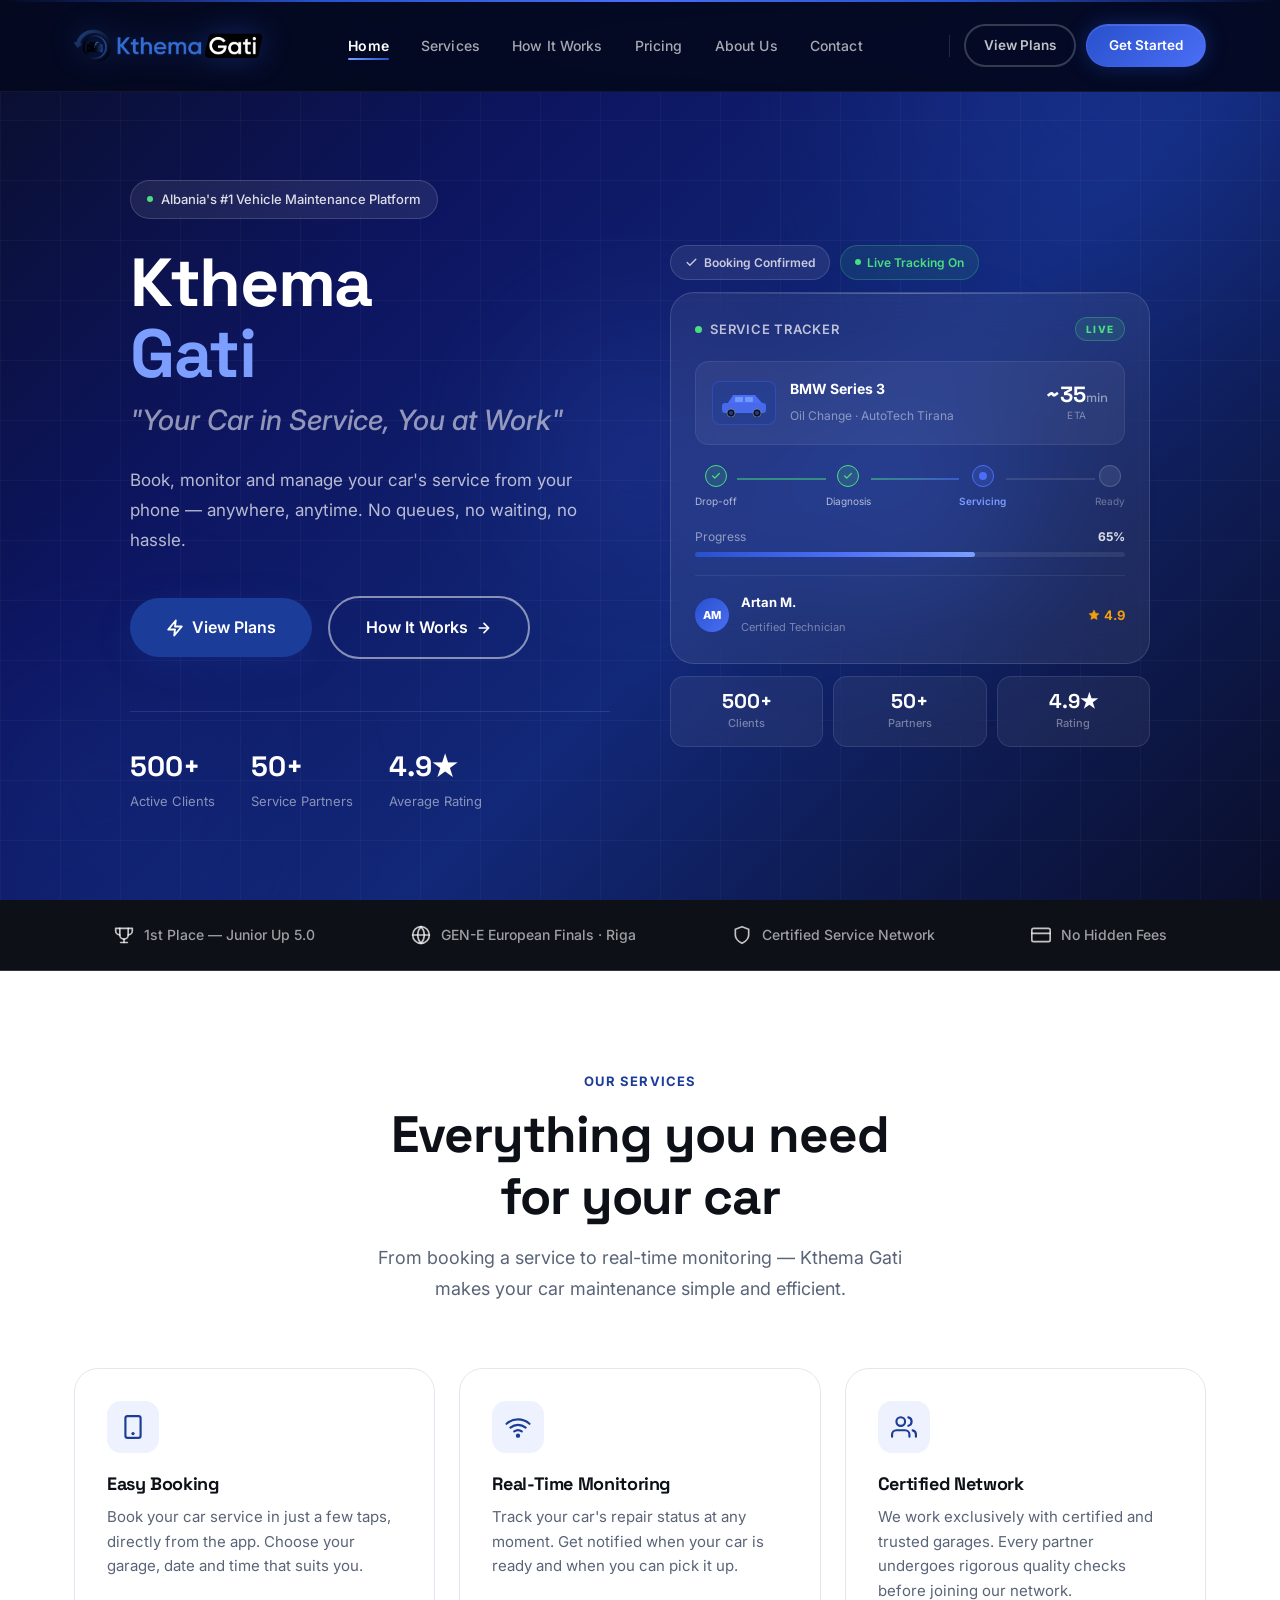
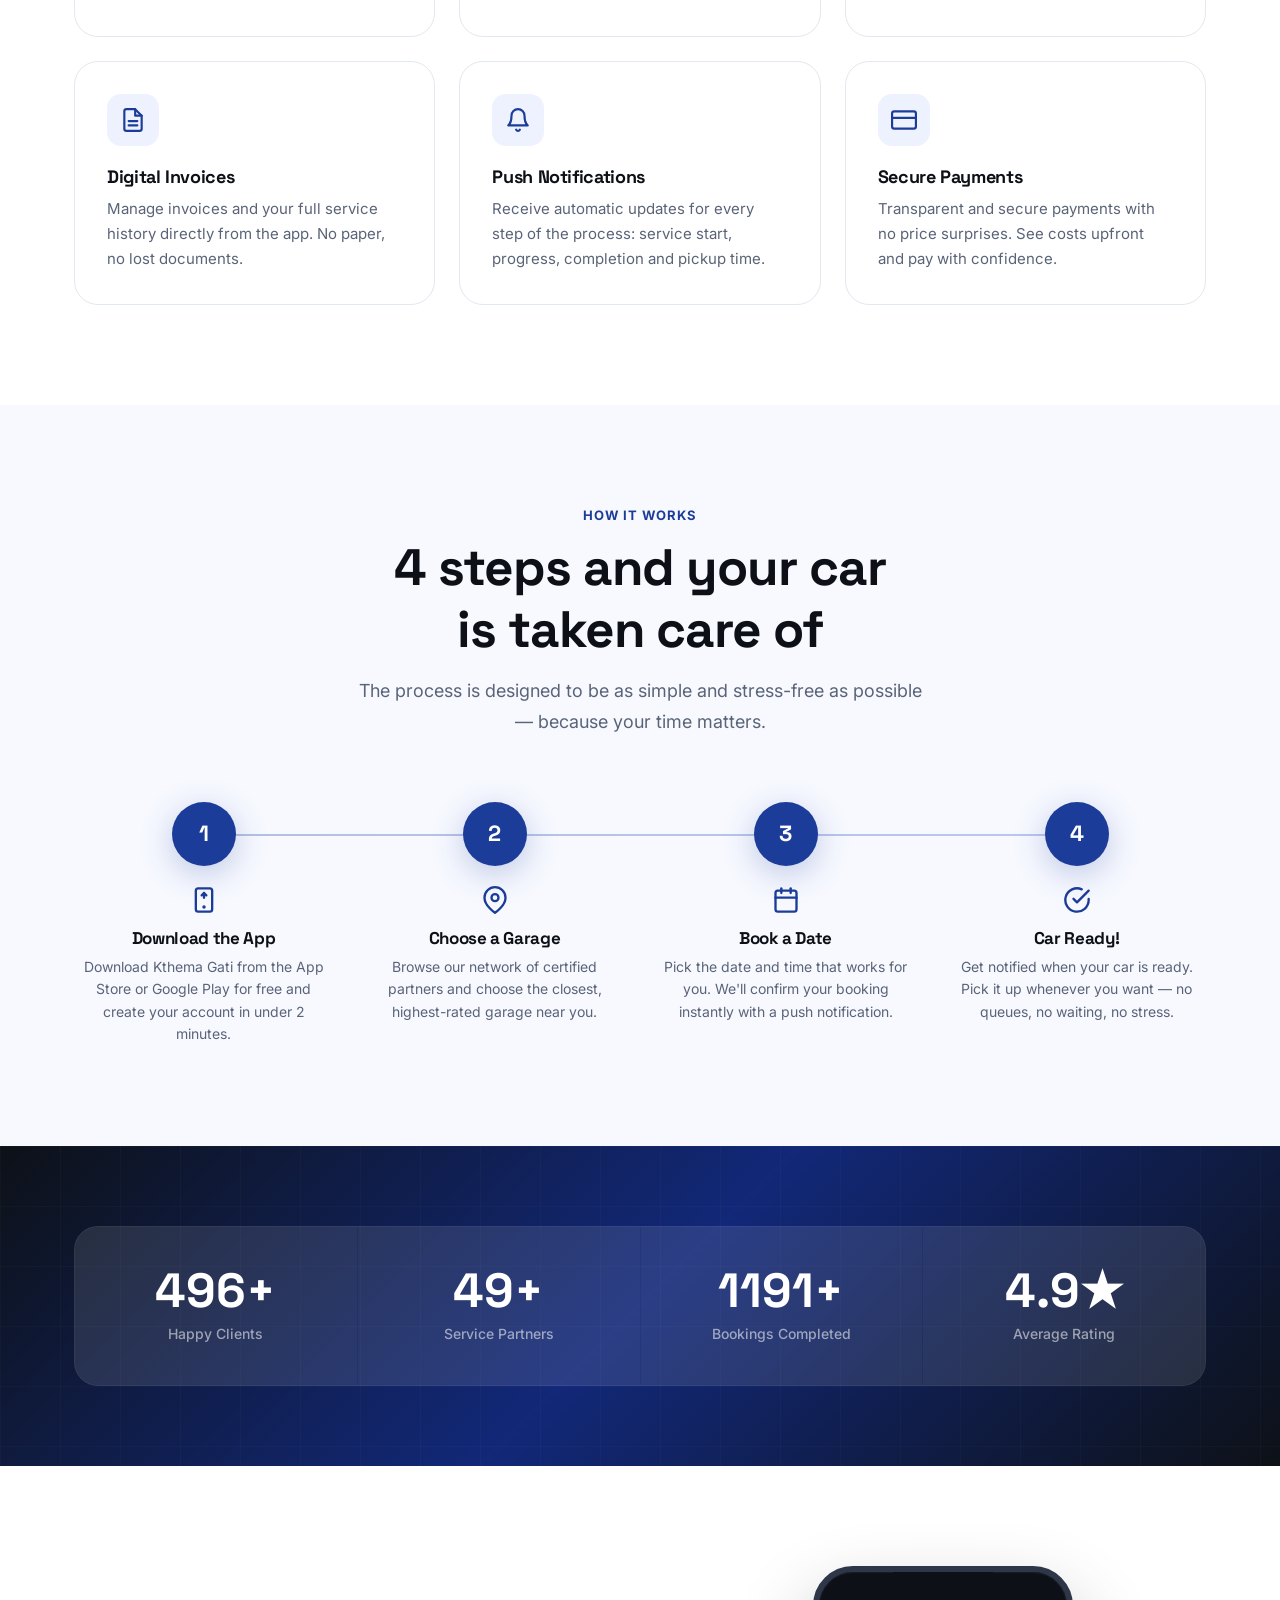
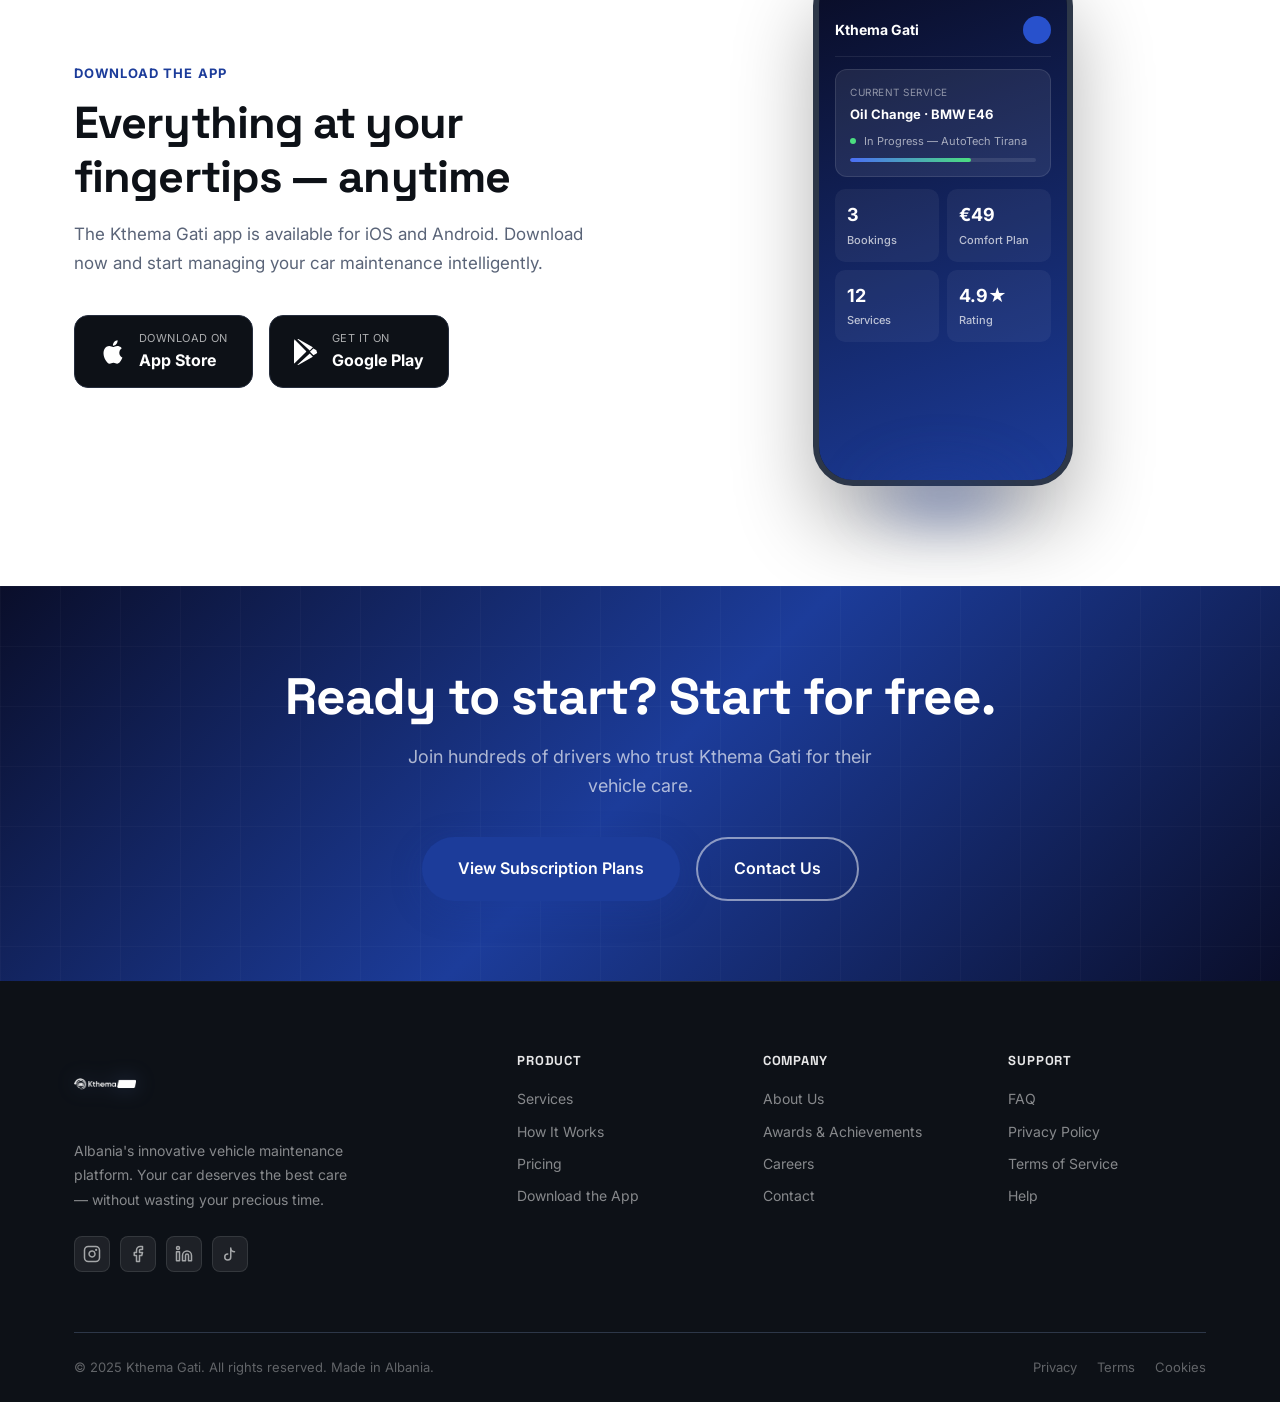
==== index.html @ 2184b464 "Add files via upload" ====
<!DOCTYPE html>
<html lang="en">
<head>
  <meta charset="UTF-8" />
  <meta name="viewport" content="width=device-width, initial-scale=1.0" />
  <title>Kthema Gati — Your Car in Service, You at Work</title>
  <meta name="description" content="Kthema Gati is the innovative Albanian platform for your car maintenance — no time wasted. Your car in service, you at work." />
  <link rel="icon" href="assets/kthemagatilogo.png" type="image/png" />
  <link rel="preconnect" href="https://fonts.googleapis.com" />
  <link rel="preconnect" href="https://fonts.gstatic.com" crossorigin />
  <link href="https://fonts.googleapis.com/css2?family=Inter:wght@300;400;500;600;700;800;900&family=Space+Grotesk:wght@400;500;600;700&display=swap" rel="stylesheet" />
  <link rel="stylesheet" href="css/styles.css" />
</head>
<body>

<!-- NAVIGATION -->
<nav class="navbar dark-nav" id="navbar">
  <div class="container">
    <div class="nav-inner">
      <a href="index.html" class="nav-logo">
        <img src="assets/kthemagatilogo.png" alt="Kthema Gati" />
      </a>
      <ul class="nav-links">
        <li><a href="index.html" class="nav-link active">Home</a></li>
        <li><a href="#features" class="nav-link">Services</a></li>
        <li><a href="#how-it-works" class="nav-link">How It Works</a></li>
        <li><a href="pricing.html" class="nav-link">Pricing</a></li>
        <li><a href="about.html" class="nav-link">About Us</a></li>
        <li><a href="contact.html" class="nav-link">Contact</a></li>
      </ul>
      <div class="nav-cta">
        <div class="nav-divider"></div>
        <a href="pricing.html" class="btn btn-outline-white btn-sm">View Plans</a>
        <a href="contact.html" class="btn btn-primary btn-sm">Get Started</a>
        <button class="hamburger" aria-label="Open menu">
          <span></span><span></span><span></span>
        </button>
      </div>
    </div>
  </div>
</nav>

<!-- Mobile Nav -->
<div class="mobile-nav dark-bg">
  <a href="index.html" class="mobile-nav-link active">Home</a>
  <a href="#features" class="mobile-nav-link">Services</a>
  <a href="#how-it-works" class="mobile-nav-link">How It Works</a>
  <a href="pricing.html" class="mobile-nav-link">Pricing</a>
  <a href="about.html" class="mobile-nav-link">About Us</a>
  <a href="contact.html" class="mobile-nav-link">Contact</a>
  <div class="mobile-nav-sep"></div>
  <a href="contact.html" class="btn btn-primary">Start for Free</a>
</div>

<!-- HERO -->
<section class="hero">
  <div class="hero-bg-shapes">
    <div class="hero-shape hero-shape-1"></div>
    <div class="hero-shape hero-shape-2"></div>
    <div class="hero-shape hero-shape-3"></div>
  </div>
  <div class="hero-grid"></div>

  <div class="container">
    <div class="hero-inner">
      <div class="hero-content">
        <div class="hero-badge">
          <span class="dot"></span>
          Albania's #1 Vehicle Maintenance Platform
        </div>
        <h1 class="hero-title">Kthema<br /><span style="color:#7B9EFF;">Gati</span></h1>
        <p class="hero-tagline">"Your Car in Service, You at Work"</p>
        <p class="hero-description">Book, monitor and manage your car's service from your phone — anywhere, anytime. No queues, no waiting, no hassle.</p>
        <div class="hero-actions">
          <a href="pricing.html" class="btn btn-primary btn-lg">
            <svg xmlns="http://www.w3.org/2000/svg" width="18" height="18" viewBox="0 0 24 24" fill="none" stroke="currentColor" stroke-width="2.5" stroke-linecap="round" stroke-linejoin="round"><polygon points="13 2 3 14 12 14 11 22 21 10 12 10 13 2"/></svg>
            View Plans
          </a>
          <a href="#how-it-works" class="btn btn-outline-white btn-lg">
            How It Works
            <svg xmlns="http://www.w3.org/2000/svg" width="16" height="16" viewBox="0 0 24 24" fill="none" stroke="currentColor" stroke-width="2.5" stroke-linecap="round" stroke-linejoin="round"><path d="M5 12h14M12 5l7 7-7 7"/></svg>
          </a>
        </div>
        <div class="hero-stats">
          <div>
            <div class="hero-stat-value" data-counter data-target="500" data-suffix="+">0</div>
            <div class="hero-stat-label">Active Clients</div>
          </div>
          <div>
            <div class="hero-stat-value" data-counter data-target="50" data-suffix="+">0</div>
            <div class="hero-stat-label">Service Partners</div>
          </div>
          <div>
            <div class="hero-stat-value" data-counter data-target="4.9" data-suffix="★">0</div>
            <div class="hero-stat-label">Average Rating</div>
          </div>
        </div>
      </div>

      <div class="hero-visual">
        <div class="dash-wrap">
          <div class="dash-glow"></div>

          <!-- Top row: small stat chips -->
          <div class="dash-chips">
            <div class="dash-chip">
              <svg xmlns="http://www.w3.org/2000/svg" width="13" height="13" viewBox="0 0 24 24" fill="none" stroke="currentColor" stroke-width="2.5" stroke-linecap="round" stroke-linejoin="round"><polyline points="20 6 9 17 4 12"/></svg>
              Booking Confirmed
            </div>
            <div class="dash-chip dash-chip-green">
              <span class="dash-chip-dot"></span>
              Live Tracking On
            </div>
          </div>

          <!-- Main tracker card -->
          <div class="dash-main-card">
            <div class="dash-card-top">
              <div class="dash-card-title">
                <div class="dash-live-dot"></div>
                <span>Service Tracker</span>
              </div>
              <span class="dash-live-label">LIVE</span>
            </div>

            <!-- Car icon row -->
            <div class="dash-car-row">
              <div class="dash-car-icon-wrap">
                <svg width="52" height="28" viewBox="0 0 52 28" fill="none" xmlns="http://www.w3.org/2000/svg">
                  <rect x="4" y="14" width="44" height="10" rx="3" fill="rgba(75,110,245,0.9)"/>
                  <path d="M10 14 L15 6 L37 6 L44 14 Z" fill="#4B6EF5"/>
                  <rect x="17" y="8" width="8" height="5" rx="1" fill="rgba(147,197,253,0.5)"/>
                  <rect x="27" y="8" width="8" height="5" rx="1" fill="rgba(147,197,253,0.5)"/>
                  <circle cx="13" cy="24" r="4" fill="#0D1117" stroke="rgba(255,255,255,0.3)" stroke-width="1"/>
                  <circle cx="13" cy="24" r="2" fill="#1C3C9A"/>
                  <circle cx="39" cy="24" r="4" fill="#0D1117" stroke="rgba(255,255,255,0.3)" stroke-width="1"/>
                  <circle cx="39" cy="24" r="2" fill="#1C3C9A"/>
                </svg>
              </div>
              <div class="dash-car-info">
                <strong>BMW Series 3</strong>
                <span>Oil Change · AutoTech Tirana</span>
              </div>
              <div class="dash-eta">
                <div class="dash-eta-value">~35<small>min</small></div>
                <div class="dash-eta-label">ETA</div>
              </div>
            </div>

            <!-- Progress steps -->
            <div class="dash-steps-row">
              <div class="dash-step-item done">
                <div class="dash-step-circle"><svg xmlns="http://www.w3.org/2000/svg" width="10" height="10" viewBox="0 0 24 24" fill="none" stroke="currentColor" stroke-width="3" stroke-linecap="round" stroke-linejoin="round"><polyline points="20 6 9 17 4 12"/></svg></div>
                <span>Drop-off</span>
              </div>
              <div class="dash-step-line done"></div>
              <div class="dash-step-item done">
                <div class="dash-step-circle"><svg xmlns="http://www.w3.org/2000/svg" width="10" height="10" viewBox="0 0 24 24" fill="none" stroke="currentColor" stroke-width="3" stroke-linecap="round" stroke-linejoin="round"><polyline points="20 6 9 17 4 12"/></svg></div>
                <span>Diagnosis</span>
              </div>
              <div class="dash-step-line active"></div>
              <div class="dash-step-item active">
                <div class="dash-step-circle"><div class="dash-step-pulse"></div></div>
                <span>Servicing</span>
              </div>
              <div class="dash-step-line"></div>
              <div class="dash-step-item">
                <div class="dash-step-circle"></div>
                <span>Ready</span>
              </div>
            </div>

            <!-- Progress bar -->
            <div class="dash-prog-row">
              <span>Progress</span>
              <span class="dash-prog-pct">65%</span>
            </div>
            <div class="dash-prog-track"><div class="dash-prog-fill"></div></div>

            <!-- Technician row -->
            <div class="dash-tech-row">
              <div class="dash-tech-avatar">AM</div>
              <div class="dash-tech-info">
                <strong>Artan M.</strong>
                <span>Certified Technician</span>
              </div>
              <div class="dash-tech-rating">
                <svg xmlns="http://www.w3.org/2000/svg" width="12" height="12" viewBox="0 0 24 24" fill="#F59E0B" stroke="#F59E0B" stroke-width="1"><polygon points="12 2 15.09 8.26 22 9.27 17 14.14 18.18 21.02 12 17.77 5.82 21.02 7 14.14 2 9.27 8.91 8.26 12 2"/></svg>
                4.9
              </div>
            </div>
          </div>

          <!-- Bottom row: 3 metric cards -->
          <div class="dash-metrics">
            <div class="dash-metric">
              <div class="dash-metric-val">500+</div>
              <div class="dash-metric-lbl">Clients</div>
            </div>
            <div class="dash-metric">
              <div class="dash-metric-val">50+</div>
              <div class="dash-metric-lbl">Partners</div>
            </div>
            <div class="dash-metric">
              <div class="dash-metric-val">4.9★</div>
              <div class="dash-metric-lbl">Rating</div>
            </div>
          </div>
        </div>
      </div>
    </div>
  </div>
</section>

<!-- TRUST BAR -->
<div class="trust-bar">
  <div class="container">
    <div class="trust-inner">
      <div class="trust-item">
        <span class="trust-icon">
          <svg xmlns="http://www.w3.org/2000/svg" width="20" height="20" viewBox="0 0 24 24" fill="none" stroke="currentColor" stroke-width="2" stroke-linecap="round" stroke-linejoin="round"><line x1="8" y1="21" x2="16" y2="21"/><line x1="12" y1="17" x2="12" y2="21"/><path d="M7 4H2v3a5 5 0 0 0 5 5"/><path d="M17 4h5v3a5 5 0 0 1-5 5"/><path d="M7 4h10v8a5 5 0 0 1-10 0z"/></svg>
        </span>
        <span>1st Place — Junior Up 5.0</span>
      </div>
      <div class="trust-sep"></div>
      <div class="trust-item">
        <span class="trust-icon">
          <svg xmlns="http://www.w3.org/2000/svg" width="20" height="20" viewBox="0 0 24 24" fill="none" stroke="currentColor" stroke-width="2" stroke-linecap="round" stroke-linejoin="round"><circle cx="12" cy="12" r="10"/><line x1="2" y1="12" x2="22" y2="12"/><path d="M12 2a15.3 15.3 0 0 1 4 10 15.3 15.3 0 0 1-4 10 15.3 15.3 0 0 1-4-10 15.3 15.3 0 0 1 4-10z"/></svg>
        </span>
        <span>GEN-E European Finals · Riga</span>
      </div>
      <div class="trust-sep"></div>
      <div class="trust-item">
        <span class="trust-icon">
          <svg xmlns="http://www.w3.org/2000/svg" width="20" height="20" viewBox="0 0 24 24" fill="none" stroke="currentColor" stroke-width="2" stroke-linecap="round" stroke-linejoin="round"><path d="M12 22s8-4 8-10V5l-8-3-8 3v7c0 6 8 10 8 10z"/></svg>
        </span>
        <span>Certified Service Network</span>
      </div>
      <div class="trust-sep"></div>
      <div class="trust-item">
        <span class="trust-icon">
          <svg xmlns="http://www.w3.org/2000/svg" width="20" height="20" viewBox="0 0 24 24" fill="none" stroke="currentColor" stroke-width="2" stroke-linecap="round" stroke-linejoin="round"><rect x="1" y="4" width="22" height="16" rx="2"/><line x1="1" y1="10" x2="23" y2="10"/></svg>
        </span>
        <span>No Hidden Fees</span>
      </div>
    </div>
  </div>
</div>

<!-- FEATURES -->
<section class="section features" id="features">
  <div class="container">
    <div class="features-header">
      <div class="section-label fade-up">Our Services</div>
      <h2 class="section-title fade-up delay-1">Everything you need<br />for your car</h2>
      <p class="section-subtitle fade-up delay-2">From booking a service to real-time monitoring — Kthema Gati makes your car maintenance simple and efficient.</p>
    </div>
    <div class="features-grid">
      <div class="feature-card fade-up delay-1">
        <div class="feature-icon">
          <svg xmlns="http://www.w3.org/2000/svg" width="26" height="26" viewBox="0 0 24 24" fill="none" stroke="currentColor" stroke-width="2" stroke-linecap="round" stroke-linejoin="round"><rect x="5" y="2" width="14" height="20" rx="2"/><line x1="12" y1="18" x2="12.01" y2="18" stroke-width="3"/></svg>
        </div>
        <h3>Easy Booking</h3>
        <p>Book your car service in just a few taps, directly from the app. Choose your garage, date and time that suits you.</p>
      </div>
      <div class="feature-card fade-up delay-2">
        <div class="feature-icon">
          <svg xmlns="http://www.w3.org/2000/svg" width="26" height="26" viewBox="0 0 24 24" fill="none" stroke="currentColor" stroke-width="2" stroke-linecap="round" stroke-linejoin="round"><path d="M5 12.55a11 11 0 0 1 14.08 0"/><path d="M1.42 9a16 16 0 0 1 21.16 0"/><path d="M8.53 16.11a6 6 0 0 1 6.95 0"/><circle cx="12" cy="20" r="1" fill="currentColor"/></svg>
        </div>
        <h3>Real-Time Monitoring</h3>
        <p>Track your car's repair status at any moment. Get notified when your car is ready and when you can pick it up.</p>
      </div>
      <div class="feature-card fade-up delay-3">
        <div class="feature-icon">
          <svg xmlns="http://www.w3.org/2000/svg" width="26" height="26" viewBox="0 0 24 24" fill="none" stroke="currentColor" stroke-width="2" stroke-linecap="round" stroke-linejoin="round"><path d="M17 21v-2a4 4 0 0 0-4-4H5a4 4 0 0 0-4 4v2"/><circle cx="9" cy="7" r="4"/><path d="M23 21v-2a4 4 0 0 0-3-3.87"/><path d="M16 3.13a4 4 0 0 1 0 7.75"/></svg>
        </div>
        <h3>Certified Network</h3>
        <p>We work exclusively with certified and trusted garages. Every partner undergoes rigorous quality checks before joining our network.</p>
      </div>
      <div class="feature-card fade-up delay-1">
        <div class="feature-icon">
          <svg xmlns="http://www.w3.org/2000/svg" width="26" height="26" viewBox="0 0 24 24" fill="none" stroke="currentColor" stroke-width="2" stroke-linecap="round" stroke-linejoin="round"><path d="M14 2H6a2 2 0 0 0-2 2v16a2 2 0 0 0 2 2h12a2 2 0 0 0 2-2V8z"/><polyline points="14 2 14 8 20 8"/><line x1="16" y1="13" x2="8" y2="13"/><line x1="16" y1="17" x2="8" y2="17"/></svg>
        </div>
        <h3>Digital Invoices</h3>
        <p>Manage invoices and your full service history directly from the app. No paper, no lost documents.</p>
      </div>
      <div class="feature-card fade-up delay-2">
        <div class="feature-icon">
          <svg xmlns="http://www.w3.org/2000/svg" width="26" height="26" viewBox="0 0 24 24" fill="none" stroke="currentColor" stroke-width="2" stroke-linecap="round" stroke-linejoin="round"><path d="M18 8A6 6 0 0 0 6 8c0 7-3 9-3 9h18s-3-2-3-9"/><path d="M13.73 21a2 2 0 0 1-3.46 0"/></svg>
        </div>
        <h3>Push Notifications</h3>
        <p>Receive automatic updates for every step of the process: service start, progress, completion and pickup time.</p>
      </div>
      <div class="feature-card fade-up delay-3">
        <div class="feature-icon">
          <svg xmlns="http://www.w3.org/2000/svg" width="26" height="26" viewBox="0 0 24 24" fill="none" stroke="currentColor" stroke-width="2" stroke-linecap="round" stroke-linejoin="round"><rect x="1" y="4" width="22" height="16" rx="2"/><line x1="1" y1="10" x2="23" y2="10"/></svg>
        </div>
        <h3>Secure Payments</h3>
        <p>Transparent and secure payments with no price surprises. See costs upfront and pay with confidence.</p>
      </div>
    </div>
  </div>
</section>

<!-- HOW IT WORKS -->
<section class="section how-it-works" id="how-it-works">
  <div class="container">
    <div class="hiw-header">
      <div class="section-label fade-up">How It Works</div>
      <h2 class="section-title fade-up delay-1">4 steps and your car<br />is taken care of</h2>
      <p class="section-subtitle fade-up delay-2">The process is designed to be as simple and stress-free as possible — because your time matters.</p>
    </div>
    <div class="steps-grid">
      <div class="step fade-up delay-1">
        <div class="step-number">1</div>
        <div class="step-icon-wrap">
          <svg xmlns="http://www.w3.org/2000/svg" width="28" height="28" viewBox="0 0 24 24" fill="none" stroke="currentColor" stroke-width="2" stroke-linecap="round" stroke-linejoin="round"><rect x="5" y="2" width="14" height="20" rx="2"/><line x1="12" y1="18" x2="12.01" y2="18" stroke-width="3"/><path d="M12 10v-4"/><path d="M10 8l2-2 2 2"/></svg>
        </div>
        <h3>Download the App</h3>
        <p>Download Kthema Gati from the App Store or Google Play for free and create your account in under 2 minutes.</p>
      </div>
      <div class="step fade-up delay-2">
        <div class="step-number">2</div>
        <div class="step-icon-wrap">
          <svg xmlns="http://www.w3.org/2000/svg" width="28" height="28" viewBox="0 0 24 24" fill="none" stroke="currentColor" stroke-width="2" stroke-linecap="round" stroke-linejoin="round"><path d="M21 10c0 7-9 13-9 13s-9-6-9-13a9 9 0 0 1 18 0z"/><circle cx="12" cy="10" r="3"/></svg>
        </div>
        <h3>Choose a Garage</h3>
        <p>Browse our network of certified partners and choose the closest, highest-rated garage near you.</p>
      </div>
      <div class="step fade-up delay-3">
        <div class="step-number">3</div>
        <div class="step-icon-wrap">
          <svg xmlns="http://www.w3.org/2000/svg" width="28" height="28" viewBox="0 0 24 24" fill="none" stroke="currentColor" stroke-width="2" stroke-linecap="round" stroke-linejoin="round"><rect x="3" y="4" width="18" height="18" rx="2"/><line x1="16" y1="2" x2="16" y2="6"/><line x1="8" y1="2" x2="8" y2="6"/><line x1="3" y1="10" x2="21" y2="10"/></svg>
        </div>
        <h3>Book a Date</h3>
        <p>Pick the date and time that works for you. We'll confirm your booking instantly with a push notification.</p>
      </div>
      <div class="step fade-up delay-4">
        <div class="step-number">4</div>
        <div class="step-icon-wrap">
          <svg xmlns="http://www.w3.org/2000/svg" width="28" height="28" viewBox="0 0 24 24" fill="none" stroke="currentColor" stroke-width="2" stroke-linecap="round" stroke-linejoin="round"><path d="M22 11.08V12a10 10 0 1 1-5.93-9.14"/><polyline points="22 4 12 14.01 9 11.01"/></svg>
        </div>
        <h3>Car Ready!</h3>
        <p>Get notified when your car is ready. Pick it up whenever you want — no queues, no waiting, no stress.</p>
      </div>
    </div>
  </div>
</section>

<!-- STATS -->
<section class="stats-section">
  <div class="container">
    <div class="stats-grid">
      <div class="stat-card fade-in delay-1">
        <div class="stat-number" data-counter data-target="500" data-suffix="+">0+</div>
        <div class="stat-label">Happy Clients</div>
      </div>
      <div class="stat-card fade-in delay-2">
        <div class="stat-number" data-counter data-target="50" data-suffix="+">0+</div>
        <div class="stat-label">Service Partners</div>
      </div>
      <div class="stat-card fade-in delay-3">
        <div class="stat-number" data-counter data-target="1200" data-suffix="+">0+</div>
        <div class="stat-label">Bookings Completed</div>
      </div>
      <div class="stat-card fade-in delay-4">
        <div class="stat-number" data-counter data-target="4.9" data-suffix="★">0</div>
        <div class="stat-label">Average Rating</div>
      </div>
    </div>
  </div>
</section>

<!-- DOWNLOAD -->
<section class="download-section">
  <div class="container">
    <div class="download-inner">
      <div class="download-content fade-up">
        <div class="section-label">Download the App</div>
        <h2>Everything at your fingertips — anytime</h2>
        <p>The Kthema Gati app is available for iOS and Android. Download now and start managing your car maintenance intelligently.</p>
        <div class="store-buttons">
          <a href="#" class="store-btn" aria-label="Download on App Store">
            <span class="store-btn-icon">
              <svg xmlns="http://www.w3.org/2000/svg" width="28" height="28" viewBox="0 0 24 24" fill="currentColor"><path d="M18.71 19.5c-.83 1.24-1.71 2.45-3.05 2.47-1.34.03-1.77-.79-3.29-.79-1.53 0-2 .77-3.27.82-1.31.05-2.3-1.32-3.14-2.53C4.25 17 2.94 12.45 4.7 9.39c.87-1.52 2.43-2.48 4.12-2.51 1.28-.02 2.5.87 3.29.87.78 0 2.26-1.07 3.8-.91.65.03 2.47.26 3.64 1.98-.09.06-2.17 1.28-2.15 3.81.03 3.02 2.65 4.03 2.68 4.04-.03.07-.42 1.44-1.38 2.83M13 3.5c.73-.83 1.94-1.46 2.94-1.5.13 1.17-.34 2.35-1.04 3.19-.69.85-1.83 1.51-2.95 1.42-.15-1.15.41-2.35 1.05-3.11z"/></svg>
            </span>
            <div class="store-btn-text">
              <small>Download on</small>
              <strong>App Store</strong>
            </div>
          </a>
          <a href="#" class="store-btn" aria-label="Download on Google Play">
            <span class="store-btn-icon">
              <svg xmlns="http://www.w3.org/2000/svg" width="26" height="26" viewBox="0 0 24 24" fill="currentColor"><path d="M3.18 23.76c.37.21.8.22 1.19.04l13.07-7.43-2.91-2.9-11.35 10.29zM.24 1.4A1.5 1.5 0 0 0 0 2.18v19.64c0 .28.08.55.24.79L.3 22.7l11-10.97V11.3L.3 .32 .24 1.4zM20.73 10.3l-2.82-1.6-3.18 3.18 3.18 3.18 2.85-1.62c.81-.46.81-1.68-.03-2.14zM4.37.2L17.44 7.63 14.53 10.54 3.18.25C3.56.06 4 .07 4.37.2z"/></svg>
            </span>
            <div class="store-btn-text">
              <small>Get it on</small>
              <strong>Google Play</strong>
            </div>
          </a>
        </div>
      </div>

      <div class="download-visual fade-in delay-2">
        <div style="position:relative;">
          <div class="phone-mockup">
            <div class="phone-notch"></div>
            <div class="phone-screen">
              <div class="app-header-mock">
                <span>Kthema Gati</span>
                <div class="app-avatar"></div>
              </div>
              <div class="app-card-mock">
                <div class="card-label">Current Service</div>
                <div class="card-value">Oil Change · BMW E46</div>
                <div class="app-status-row">
                  <div class="app-status-dot"></div>
                  <div class="app-status-text">In Progress — AutoTech Tirana</div>
                </div>
                <div class="app-progress-outer"><div class="app-progress-inner"></div></div>
              </div>
              <div class="app-grid-mock">
                <div class="app-mini-card"><strong>3</strong>Bookings</div>
                <div class="app-mini-card"><strong>€49</strong>Comfort Plan</div>
                <div class="app-mini-card"><strong>12</strong>Services</div>
                <div class="app-mini-card"><strong>4.9★</strong>Rating</div>
              </div>
            </div>
          </div>
          <div class="phone-glow"></div>
        </div>
      </div>
    </div>
  </div>
</section>

<!-- CTA BANNER -->
<section style="background:linear-gradient(135deg,#0A0E2A 0%,#1C3C9A 50%,#0A0E2A 100%);padding:80px 0;position:relative;overflow:hidden;">
  <div style="position:absolute;inset:0;background-image:linear-gradient(rgba(255,255,255,0.025) 1px,transparent 1px),linear-gradient(90deg,rgba(255,255,255,0.025) 1px,transparent 1px);background-size:60px 60px;"></div>
  <div class="container" style="position:relative;z-index:1;text-align:center;">
    <h2 class="fade-up delay-1" style="font-size:clamp(32px,4vw,52px);font-weight:900;color:#fff;margin-bottom:16px;">Ready to start? Start for free.</h2>
    <p class="fade-up delay-2" style="font-size:18px;color:rgba(255,255,255,0.65);max-width:500px;margin:0 auto 36px;">Join hundreds of drivers who trust Kthema Gati for their vehicle care.</p>
    <div class="fade-up delay-3" style="display:flex;gap:16px;justify-content:center;flex-wrap:wrap;">
      <a href="pricing.html" class="btn btn-primary btn-lg">View Subscription Plans</a>
      <a href="contact.html" class="btn btn-outline-white btn-lg">Contact Us</a>
    </div>
  </div>
</section>

<!-- FOOTER -->
<footer class="footer">
  <div class="container">
    <div class="footer-grid">
      <div class="footer-brand">
        <img src="assets/kthemagatilogo.png" alt="Kthema Gati" class="footer-logo" />
        <p>Albania's innovative vehicle maintenance platform. Your car deserves the best care — without wasting your precious time.</p>
        <div class="footer-social">
          <a href="#" aria-label="Instagram">
            <svg xmlns="http://www.w3.org/2000/svg" width="18" height="18" viewBox="0 0 24 24" fill="none" stroke="currentColor" stroke-width="2" stroke-linecap="round" stroke-linejoin="round"><rect x="2" y="2" width="20" height="20" rx="5"/><path d="M16 11.37A4 4 0 1 1 12.63 8 4 4 0 0 1 16 11.37z"/><line x1="17.5" y1="6.5" x2="17.51" y2="6.5" stroke-width="3"/></svg>
          </a>
          <a href="#" aria-label="Facebook">
            <svg xmlns="http://www.w3.org/2000/svg" width="18" height="18" viewBox="0 0 24 24" fill="none" stroke="currentColor" stroke-width="2" stroke-linecap="round" stroke-linejoin="round"><path d="M18 2h-3a5 5 0 0 0-5 5v3H7v4h3v8h4v-8h3l1-4h-4V7a1 1 0 0 1 1-1h3z"/></svg>
          </a>
          <a href="#" aria-label="LinkedIn">
            <svg xmlns="http://www.w3.org/2000/svg" width="18" height="18" viewBox="0 0 24 24" fill="none" stroke="currentColor" stroke-width="2" stroke-linecap="round" stroke-linejoin="round"><path d="M16 8a6 6 0 0 1 6 6v7h-4v-7a2 2 0 0 0-2-2 2 2 0 0 0-2 2v7h-4v-7a6 6 0 0 1 6-6z"/><rect x="2" y="9" width="4" height="12"/><circle cx="4" cy="4" r="2"/></svg>
          </a>
          <a href="#" aria-label="TikTok">
            <svg xmlns="http://www.w3.org/2000/svg" width="18" height="18" viewBox="0 0 24 24" fill="none" stroke="currentColor" stroke-width="2" stroke-linecap="round" stroke-linejoin="round"><path d="M9 12a4 4 0 1 0 4 4V4a5 5 0 0 0 5 5"/></svg>
          </a>
        </div>
      </div>
      <div class="footer-col">
        <h4>Product</h4>
        <div class="footer-links">
          <a href="#features">Services</a>
          <a href="#how-it-works">How It Works</a>
          <a href="pricing.html">Pricing</a>
          <a href="#">Download the App</a>
        </div>
      </div>
      <div class="footer-col">
        <h4>Company</h4>
        <div class="footer-links">
          <a href="about.html">About Us</a>
          <a href="about.html#awards">Awards &amp; Achievements</a>
          <a href="#">Careers</a>
          <a href="contact.html">Contact</a>
        </div>
      </div>
      <div class="footer-col">
        <h4>Support</h4>
        <div class="footer-links">
          <a href="#">FAQ</a>
          <a href="#">Privacy Policy</a>
          <a href="#">Terms of Service</a>
          <a href="contact.html">Help</a>
        </div>
      </div>
    </div>
    <div class="footer-bottom">
      <p>© 2025 Kthema Gati. All rights reserved. Made in Albania.</p>
      <div class="footer-bottom-links">
        <a href="#">Privacy</a>
        <a href="#">Terms</a>
        <a href="#">Cookies</a>
      </div>
    </div>
  </div>
</footer>

<script src="js/main.js"></script>
</body>
</html>
---- css/styles.css ----
﻿/* ============================================================
   KTHEMA GATI — Landing Page Stylesheet
   Brand: Navy Blue #1C3C9A | Black #000000 | White #FFFFFF
   ============================================================ */

@import url('https://fonts.googleapis.com/css2?family=Inter:wght@300;400;500;600;700;800;900&family=Space+Grotesk:wght@400;500;600;700&display=swap');

/* ---- CSS Variables ---- */
:root {
  --primary:       #1C3C9A;
  --primary-light: #2851CC;
  --primary-dark:  #122878;
  --primary-glow:  rgba(28, 60, 154, 0.18);
  --black:         #000000;
  --dark:          #0D1117;
  --dark-2:        #1A1F2E;
  --dark-3:        #252D3D;
  --text:          #1A1A2E;
  --text-muted:    #5A6478;
  --text-light:    #9BA3B5;
  --white:         #FFFFFF;
  --off-white:     #F7F9FF;
  --blue-tint:     #EEF2FF;
  --border:        #E2E8F0;
  --border-dark:   #2D3748;

  --shadow-xs:  0 1px 3px rgba(0,0,0,0.06);
  --shadow-sm:  0 2px 8px rgba(0,0,0,0.08);
  --shadow:     0 4px 16px rgba(0,0,0,0.10);
  --shadow-lg:  0 8px 32px rgba(0,0,0,0.12);
  --shadow-xl:  0 20px 60px rgba(0,0,0,0.15);
  --shadow-blue: 0 8px 32px rgba(28,60,154,0.25);

  --r-sm:   8px;
  --r:      14px;
  --r-lg:   24px;
  --r-xl:   36px;
  --r-full: 9999px;

  --nav-h:     92px;
  --section-v: 100px;
  --ease:      cubic-bezier(0.4, 0, 0.2, 1);
  --t:         0.3s;
}

/* ---- Reset & Base ---- */
*, *::before, *::after { box-sizing: border-box; margin: 0; padding: 0; }

html {
  scroll-behavior: smooth;
  font-size: 16px;
  -webkit-text-size-adjust: 100%;
}

body {
  font-family: 'Inter', system-ui, sans-serif;
  color: var(--text);
  background: var(--white);
  line-height: 1.6;
  overflow-x: hidden;
}

h1, h2, h3, h4, h5 {
  font-family: 'Space Grotesk', 'Inter', sans-serif;
  line-height: 1.2;
  letter-spacing: -0.02em;
}

a { text-decoration: none; color: inherit; }
img { max-width: 100%; display: block; }
ul { list-style: none; }
button { cursor: pointer; border: none; background: none; font-family: inherit; }

/* ---- Utility Classes ---- */
.container {
  max-width: 1180px;
  margin: 0 auto;
  padding: 0 24px;
}

.section { padding: var(--section-v) 0; }
.section-sm { padding: 60px 0; }

.text-center { text-align: center; }
.text-white  { color: var(--white); }
.text-primary { color: var(--primary); }

.badge {
  display: inline-flex;
  align-items: center;
  gap: 6px;
  padding: 6px 14px;
  background: var(--blue-tint);
  color: var(--primary);
  font-size: 13px;
  font-weight: 600;
  border-radius: var(--r-full);
  letter-spacing: 0.02em;
  text-transform: uppercase;
}

.badge-dark {
  background: rgba(255,255,255,0.12);
  color: var(--white);
}

.section-label {
  font-size: 13px;
  font-weight: 700;
  letter-spacing: 0.08em;
  text-transform: uppercase;
  color: var(--primary);
  margin-bottom: 12px;
}

.section-title {
  font-size: clamp(32px, 4vw, 52px);
  font-weight: 800;
  color: var(--dark);
  margin-bottom: 16px;
}

.section-subtitle {
  font-size: 18px;
  color: var(--text-muted);
  max-width: 580px;
  line-height: 1.7;
}

.gradient-text {
  background: linear-gradient(135deg, var(--primary) 0%, var(--primary-light) 100%);
  -webkit-background-clip: text;
  -webkit-text-fill-color: transparent;
  background-clip: text;
}

/* ---- Buttons ---- */
.btn {
  display: inline-flex;
  align-items: center;
  justify-content: center;
  gap: 8px;
  padding: 14px 28px;
  font-size: 15px;
  font-weight: 600;
  border-radius: var(--r-full);
  transition: var(--t) var(--ease);
  white-space: nowrap;
}

.btn-primary {
  background: var(--primary);
  color: var(--white);
  box-shadow: var(--shadow-blue);
}
.btn-primary:hover {
  background: var(--primary-light);
  transform: translateY(-2px);
  box-shadow: 0 12px 40px rgba(28,60,154,0.35);
}

.btn-dark {
  background: var(--black);
  color: var(--white);
}
.btn-dark:hover {
  background: var(--dark-2);
  transform: translateY(-2px);
}

.btn-outline {
  background: transparent;
  color: var(--primary);
  border: 2px solid var(--primary);
}
.btn-outline:hover {
  background: var(--primary);
  color: var(--white);
  transform: translateY(-2px);
}

.btn-outline-white {
  background: transparent;
  color: var(--white);
  border: 2px solid rgba(255,255,255,0.5);
}
.btn-outline-white:hover {
  background: rgba(255,255,255,0.12);
  border-color: var(--white);
}

.btn-lg { padding: 17px 36px; font-size: 16px; }
.btn-sm { padding: 10px 20px; font-size: 14px; }

/* ============================================================
   NAVIGATION  — Premium Dark Edition
   ============================================================ */

/* Top accent glow line */
.navbar::before {
  content: '';
  position: absolute;
  top: 0; left: 0; right: 0;
  height: 2px;
  background: linear-gradient(90deg,
    transparent 0%,
    var(--primary-light) 25%,
    #4B6EF5 50%,
    var(--primary-light) 75%,
    transparent 100%);
  z-index: 2;
}

.navbar {
  position: fixed;
  top: 0; left: 0; right: 0;
  z-index: 1000;
  height: var(--nav-h);
  /* KEY: make navbar itself the flex container so .container is vertically centered */
  display: flex;
  align-items: center;
  /* needed so ::before (accent line) positions against the navbar */
  /* position:fixed already makes it a containing block */
  background: rgba(5, 10, 32, 0.97);
  backdrop-filter: blur(24px) saturate(180%);
  -webkit-backdrop-filter: blur(24px) saturate(180%);
  border-bottom: 1px solid rgba(255,255,255,0.055);
  transition: background 0.4s var(--ease), box-shadow 0.4s var(--ease);
}

.navbar.scrolled {
  background: rgba(5, 10, 32, 0.99);
  box-shadow: 0 4px 40px rgba(0,0,0,0.5), 0 0 80px rgba(28,60,154,0.06);
  border-bottom-color: rgba(255,255,255,0.08);
}

/* All navbars are dark — remove the separate .dark-nav modifier */
.navbar.dark-nav {
  background: rgba(5, 10, 32, 0.97);
}

/* ---- Inner layout ---- */
.navbar > .container {
  /* stretch the container to fill the navbar so nav-inner can flex inside it */
  width: 100%;
}

.nav-inner {
  display: flex;
  align-items: center;
  justify-content: space-between;
  width: 100%;   /* was height:100% — that broke because .container had no height */
  gap: 24px;
}

/* ---- Logo ---- */
.nav-logo {
  display: flex;
  align-items: center;
  flex-shrink: 0;
  transition: opacity var(--t) var(--ease), transform var(--t) var(--ease);
}

.nav-logo:hover { opacity: 0.88; transform: scale(0.98); }

.nav-logo img {
  height: 188px;
  width: auto;
  object-fit: contain;
  display: block;
  filter: drop-shadow(0 0 14px rgba(40, 80, 200, 0.4));
}

/* ---- Links ---- */
.nav-links {
  display: flex;
  align-items: center;
  gap: 2px;
  flex: 1;
  justify-content: center;
}

.nav-link {
  position: relative;
  padding: 10px 15px;
  font-size: 14px;
  font-weight: 500;
  color: rgba(255, 255, 255, 0.65);
  letter-spacing: 0.01em;
  border-radius: 6px;
  transition: color var(--t) var(--ease);
  white-space: nowrap;
}

/* Underline slide-in effect */
.nav-link::after {
  content: '';
  position: absolute;
  bottom: 4px;
  left: 15px; right: 15px;
  height: 2px;
  border-radius: 2px;
  background: linear-gradient(90deg, var(--primary-light), #4B6EF5);
  transform: scaleX(0);
  transform-origin: left center;
  transition: transform 0.3s var(--ease);
}

.nav-link:hover {
  color: rgba(255, 255, 255, 0.95);
}

.nav-link:hover::after {
  transform: scaleX(1);
}

.nav-link.active {
  color: var(--white);
  font-weight: 600;
}

.nav-link.active::after {
  transform: scaleX(1);
  background: linear-gradient(90deg, #7B9EFF, var(--primary-light));
}

/* Light nav variant (unused now, kept for safety) */
.dark-nav .nav-link         { color: rgba(255,255,255,0.65); }
.dark-nav .nav-link:hover   { color: rgba(255,255,255,0.95); }
.dark-nav .nav-link.active  { color: var(--white); }

/* ---- CTA area ---- */
.nav-cta {
  display: flex;
  align-items: center;
  gap: 10px;
  flex-shrink: 0;
}

/* Thin vertical divider before CTA */
.nav-divider {
  width: 1px;
  height: 22px;
  background: rgba(255,255,255,0.12);
  margin-right: 4px;
}

/* Override btn styles inside nav for a tighter, refined look */
.nav-cta .btn-outline-white {
  border-color: rgba(255,255,255,0.2);
  color: rgba(255,255,255,0.75);
  font-size: 13.5px;
  padding: 9px 18px;
}

.nav-cta .btn-outline-white:hover {
  border-color: rgba(255,255,255,0.55);
  color: var(--white);
  background: rgba(255,255,255,0.07);
  transform: none;
}

.nav-cta .btn-primary {
  font-size: 13.5px;
  padding: 10px 22px;
  background: linear-gradient(135deg, var(--primary-light) 0%, #4B6EF5 100%);
  border: 1px solid rgba(75,110,245,0.5);
  box-shadow: 0 0 20px rgba(40,81,204,0.35), inset 0 1px 0 rgba(255,255,255,0.12);
}

.nav-cta .btn-primary:hover {
  background: linear-gradient(135deg, #3060E8 0%, #5A7BFF 100%);
  box-shadow: 0 4px 28px rgba(40,81,204,0.55), inset 0 1px 0 rgba(255,255,255,0.15);
  transform: translateY(-1px);
}

/* ---- Hamburger ---- */
.hamburger {
  display: none;
  flex-direction: column;
  justify-content: center;
  gap: 5.5px;
  width: 40px;
  height: 40px;
  padding: 0 6px;
  border-radius: 8px;
  background: rgba(255,255,255,0.06);
  border: 1px solid rgba(255,255,255,0.1);
  transition: background var(--t) var(--ease), border-color var(--t) var(--ease);
}

.hamburger:hover {
  background: rgba(255,255,255,0.1);
  border-color: rgba(255,255,255,0.18);
}

.hamburger span {
  display: block;
  height: 1.5px;
  width: 100%;
  border-radius: 2px;
  background: rgba(255,255,255,0.85);
  transition: transform 0.35s var(--ease), opacity 0.25s var(--ease), width 0.3s var(--ease);
}

.hamburger span:nth-child(2) { width: 75%; }

.hamburger.open span:nth-child(1) { transform: translateY(7px) rotate(45deg); width: 100%; }
.hamburger.open span:nth-child(2) { opacity: 0; transform: translateX(-8px); }
.hamburger.open span:nth-child(3) { transform: translateY(-7px) rotate(-45deg); width: 100%; }

/* ---- Mobile nav — full overlay ---- */
.mobile-nav {
  display: none;
  position: fixed;
  top: var(--nav-h);
  left: 0; right: 0; bottom: 0;
  background: rgba(4, 8, 26, 0.98);
  backdrop-filter: blur(20px);
  -webkit-backdrop-filter: blur(20px);
  border-top: 1px solid rgba(255,255,255,0.06);
  z-index: 998;
  flex-direction: column;
  padding: 20px 24px 36px;
  gap: 4px;
  overflow-y: auto;
  animation: slideDown 0.28s var(--ease) both;
}

@keyframes slideDown {
  from { opacity: 0; transform: translateY(-12px); }
  to   { opacity: 1; transform: translateY(0); }
}

.mobile-nav.open { display: flex; }
.mobile-nav.dark-bg { background: rgba(4, 8, 26, 0.98); }

.mobile-nav-link {
  display: flex;
  align-items: center;
  padding: 15px 18px;
  font-size: 16px;
  font-weight: 500;
  color: rgba(255,255,255,0.7);
  border-radius: var(--r-sm);
  border-bottom: 1px solid rgba(255,255,255,0.04);
  transition: color var(--t) var(--ease), background var(--t) var(--ease), padding-left var(--t) var(--ease);
}

.mobile-nav-link:hover {
  color: var(--white);
  background: rgba(255,255,255,0.06);
  padding-left: 24px;
}

.mobile-nav-link.active {
  color: #7B9EFF;
  font-weight: 600;
}

.mobile-nav-sep {
  height: 1px;
  background: rgba(255,255,255,0.07);
  margin: 12px 0;
}

.mobile-nav .btn {
  margin-top: 4px;
  width: 100%;
  justify-content: center;
  padding: 14px;
  font-size: 15px;
}

.mobile-nav .btn-primary {
  background: linear-gradient(135deg, var(--primary-light), #4B6EF5);
  box-shadow: 0 4px 20px rgba(40,81,204,0.4);
}

/* ---- SVG Icon system ---- */
/* Icons inherit currentColor from their container */
.feature-icon svg,
.step-icon-wrap svg,
.trust-icon svg,
.award-icon svg,
.contact-item-icon svg,
.social-link svg,
.footer-social svg,
.value-icon svg,
.mission-icon svg {
  display: block;
  flex-shrink: 0;
}

/* Feature card icons: blue at rest → white on card hover */
.feature-icon {
  color: var(--primary);
}
.feature-card:hover .feature-icon {
  color: var(--white);
}

/* Pricing plan check icons */
.check-icon svg { display: block; }

/* Step numbers and icons */
.step-icon-wrap {
  font-size: 0; /* remove any leftover text */
  display: flex;
  align-items: center;
  justify-content: center;
  margin-bottom: 14px;
  color: var(--primary);
}

/* Trust bar */
.trust-icon {
  display: flex;
  align-items: center;
  justify-content: center;
  color: rgba(255,255,255,0.75);
}

/* Award section (dark bg) */
.award-icon {
  display: flex;
  align-items: center;
  justify-content: center;
  margin-bottom: 20px;
  color: #7B9EFF;
}

/* Contact icons */
.contact-item-icon {
  color: var(--primary);
}

/* Social links */
.social-link svg { pointer-events: none; }
.footer-social a { display: flex; align-items: center; justify-content: center; }

/* Store button icons */
.store-btn-icon {
  display: flex;
  align-items: center;
  justify-content: center;
  color: var(--white);
}

/* ============================================================
   HERO SECTION
   ============================================================ */
.hero {
  min-height: 100vh;
  background: linear-gradient(135deg, #0A0E2A 0%, #0D1560 30%, #122878 60%, #0A0E2A 100%);
  display: flex;
  align-items: center;
  position: relative;
  overflow: hidden;
  padding-top: var(--nav-h);
}

.hero-bg-shapes {
  position: absolute;
  inset: 0;
  pointer-events: none;
  overflow: hidden;
}

.hero-shape {
  position: absolute;
  border-radius: 50%;
  filter: blur(80px);
  opacity: 0.3;
}

.hero-shape-1 {
  width: 600px; height: 600px;
  background: radial-gradient(circle, #2851CC 0%, transparent 70%);
  top: -200px; right: -100px;
}

.hero-shape-2 {
  width: 400px; height: 400px;
  background: radial-gradient(circle, #1C3C9A 0%, transparent 70%);
  bottom: -100px; left: -100px;
}

.hero-shape-3 {
  width: 300px; height: 300px;
  background: radial-gradient(circle, #4B6EF5 0%, transparent 70%);
  top: 50%; left: 50%;
  transform: translate(-50%, -50%);
}

/* Grid overlay */
.hero-grid {
  position: absolute;
  inset: 0;
  background-image:
    linear-gradient(rgba(255,255,255,0.03) 1px, transparent 1px),
    linear-gradient(90deg, rgba(255,255,255,0.03) 1px, transparent 1px);
  background-size: 60px 60px;
}

.hero-inner {
  position: relative;
  z-index: 1;
  display: grid;
  grid-template-columns: 1fr 1fr;
  gap: 60px;
  align-items: center;
  padding: 80px 0;
}

.hero-content { max-width: 580px; }

.hero-badge {
  display: inline-flex;
  align-items: center;
  gap: 8px;
  padding: 8px 16px;
  background: rgba(255,255,255,0.08);
  border: 1px solid rgba(255,255,255,0.15);
  border-radius: var(--r-full);
  color: rgba(255,255,255,0.85);
  font-size: 13px;
  font-weight: 500;
  margin-bottom: 28px;
  backdrop-filter: blur(8px);
}

.hero-badge .dot {
  width: 6px; height: 6px;
  background: #4BDE80;
  border-radius: 50%;
  animation: pulse-dot 2s infinite;
}

@keyframes pulse-dot {
  0%, 100% { opacity: 1; transform: scale(1); }
  50% { opacity: 0.6; transform: scale(0.8); }
}

.hero-title {
  font-size: clamp(42px, 5.5vw, 68px);
  font-weight: 900;
  color: var(--white);
  margin-bottom: 8px;
  line-height: 1.05;
}

.hero-tagline {
  font-size: clamp(20px, 2.5vw, 28px);
  font-weight: 500;
  color: rgba(255,255,255,0.55);
  font-style: italic;
  margin-bottom: 24px;
}

.hero-description {
  font-size: 17px;
  color: rgba(255,255,255,0.7);
  line-height: 1.75;
  margin-bottom: 40px;
  max-width: 480px;
}

.hero-actions {
  display: flex;
  align-items: center;
  gap: 16px;
  flex-wrap: wrap;
  margin-bottom: 52px;
}

.hero-stats {
  display: flex;
  gap: 36px;
  padding-top: 32px;
  border-top: 1px solid rgba(255,255,255,0.1);
}

.hero-stat-value {
  font-size: 28px;
  font-weight: 800;
  color: var(--white);
  font-family: 'Space Grotesk', sans-serif;
}

.hero-stat-label {
  font-size: 13px;
  color: rgba(255,255,255,0.5);
  margin-top: 2px;
}

/* Hero Visual / Car SVG */
.hero-visual {
  display: flex;
  align-items: center;
  justify-content: center;
  position: relative;
}

.car-scene {
  position: relative;
  width: 100%;
  max-width: 520px;
}

.car-glow {
  position: absolute;
  inset: -40px;
  background: radial-gradient(circle, rgba(40, 80, 200, 0.4) 0%, transparent 70%);
  filter: blur(40px);
  pointer-events: none;
}

.car-card {
  background: rgba(255,255,255,0.06);
  border: 1px solid rgba(255,255,255,0.12);
  border-radius: var(--r-lg);
  padding: 32px;
  backdrop-filter: blur(16px);
  position: relative;
  overflow: hidden;
}

.car-card::before {
  content: '';
  position: absolute;
  top: 0; left: 0; right: 0;
  height: 1px;
  background: linear-gradient(90deg, transparent, rgba(255,255,255,0.3), transparent);
}

.car-svg-wrap {
  display: flex;
  justify-content: center;
  margin-bottom: 24px;
}

.floating-badge {
  position: absolute;
  background: rgba(255,255,255,0.95);
  border-radius: var(--r);
  padding: 12px 16px;
  box-shadow: var(--shadow-lg);
  display: flex;
  align-items: center;
  gap: 10px;
  animation: float 3s ease-in-out infinite;
}

.floating-badge-1 {
  top: 16px; right: -20px;
  animation-delay: 0s;
}

.floating-badge-2 {
  bottom: 40px; left: -20px;
  animation-delay: 1.5s;
}

@keyframes float {
  0%, 100% { transform: translateY(0); }
  50% { transform: translateY(-8px); }
}

.floating-badge .fb-icon {
  width: 36px; height: 36px;
  border-radius: 8px;
  display: flex;
  align-items: center;
  justify-content: center;
  font-size: 18px;
}

.fb-blue { background: var(--blue-tint); }
.fb-green { background: #DCFCE7; }

.floating-badge .fb-text strong {
  display: block;
  font-size: 13px;
  font-weight: 700;
  color: var(--text);
}

.floating-badge .fb-text span {
  font-size: 11px;
  color: var(--text-muted);
}

.car-status-bar {
  background: rgba(255,255,255,0.05);
  border: 1px solid rgba(255,255,255,0.1);
  border-radius: var(--r-sm);
  padding: 16px;
  display: flex;
  align-items: center;
  gap: 12px;
}

.status-dot {
  width: 8px; height: 8px;
  background: #4BDE80;
  border-radius: 50%;
  flex-shrink: 0;
  animation: pulse-dot 2s infinite;
}

.status-text { flex: 1; }

.status-text strong {
  display: block;
  font-size: 13px;
  font-weight: 600;
  color: var(--white);
}

.status-text span {
  font-size: 12px;
  color: rgba(255,255,255,0.5);
}

.progress-wrap {
  margin-top: 8px;
  height: 4px;
  background: rgba(255,255,255,0.1);
  border-radius: 2px;
  overflow: hidden;
}

.progress-bar {
  height: 100%;
  background: linear-gradient(90deg, var(--primary-light), #4B6EF5);
  border-radius: 2px;
  animation: progress-fill 3s ease-in-out infinite alternate;
}

@keyframes progress-fill {
  0% { width: 35%; }
  100% { width: 85%; }
}

/* ============================================================
   HERO DASHBOARD VISUAL
   ============================================================ */
.dash-wrap {
  position: relative;
  width: 100%;
  max-width: 480px;
  display: flex;
  flex-direction: column;
  gap: 12px;
}
.dash-glow {
  position: absolute;
  top: 50%; left: 50%;
  transform: translate(-50%, -50%);
  width: 360px; height: 360px;
  background: radial-gradient(circle, rgba(40,80,200,0.35) 0%, transparent 70%);
  filter: blur(48px);
  pointer-events: none;
  z-index: 0;
}
.dash-chips { display: flex; gap: 10px; position: relative; z-index: 1; }
.dash-chip {
  display: inline-flex;
  align-items: center;
  gap: 6px;
  padding: 7px 14px;
  background: rgba(255,255,255,0.08);
  border: 1px solid rgba(255,255,255,0.14);
  border-radius: 999px;
  font-size: 12px;
  font-weight: 600;
  color: rgba(255,255,255,0.75);
  backdrop-filter: blur(8px);
}
.dash-chip-green { background: rgba(75,222,128,0.1); border-color: rgba(75,222,128,0.25); color: #4BDE80; }
.dash-chip-dot { width: 6px; height: 6px; background: #4BDE80; border-radius: 50%; animation: pulse-dot 2s infinite; }
.dash-main-card {
  background: rgba(255,255,255,0.07);
  border: 1px solid rgba(255,255,255,0.13);
  border-radius: 24px;
  padding: 24px;
  backdrop-filter: blur(20px);
  -webkit-backdrop-filter: blur(20px);
  position: relative;
  z-index: 1;
  overflow: hidden;
}
.dash-main-card::before {
  content: '';
  position: absolute;
  top: 0; left: 0; right: 0;
  height: 1px;
  background: linear-gradient(90deg, transparent, rgba(255,255,255,0.28), transparent);
}
.dash-card-top { display: flex; align-items: center; justify-content: space-between; margin-bottom: 20px; }
.dash-card-title {
  display: flex; align-items: center; gap: 8px;
  font-size: 13px; font-weight: 600;
  color: rgba(255,255,255,0.7);
  text-transform: uppercase; letter-spacing: 0.06em;
}
.dash-live-dot { width: 7px; height: 7px; background: #4BDE80; border-radius: 50%; animation: pulse-dot 2s infinite; }
.dash-live-label {
  font-size: 10px; font-weight: 800; letter-spacing: 0.12em; color: #4BDE80;
  background: rgba(75,222,128,0.12); border: 1px solid rgba(75,222,128,0.3);
  border-radius: 999px; padding: 3px 10px;
}
.dash-car-row {
  display: flex; align-items: center; gap: 14px;
  padding: 16px;
  background: rgba(255,255,255,0.05);
  border: 1px solid rgba(255,255,255,0.08);
  border-radius: 14px;
  margin-bottom: 20px;
}
.dash-car-icon-wrap {
  flex-shrink: 0; display: flex; align-items: center; justify-content: center;
  width: 64px; height: 44px;
  background: rgba(28,60,154,0.4); border-radius: 8px; border: 1px solid rgba(75,110,245,0.3);
}
.dash-car-info { flex: 1; }
.dash-car-info strong { display: block; font-size: 14px; font-weight: 700; color: #fff; margin-bottom: 2px; }
.dash-car-info span { font-size: 12px; color: rgba(255,255,255,0.45); }
.dash-eta { text-align: center; flex-shrink: 0; }
.dash-eta-value { font-size: 22px; font-weight: 900; color: #fff; font-family: 'Space Grotesk', sans-serif; line-height: 1; }
.dash-eta-value small { font-size: 13px; font-weight: 500; color: rgba(255,255,255,0.5); }
.dash-eta-label { font-size: 10px; color: rgba(255,255,255,0.4); text-transform: uppercase; letter-spacing: 0.06em; margin-top: 2px; }
.dash-steps-row { display: flex; align-items: center; margin-bottom: 18px; }
.dash-step-item { display: flex; flex-direction: column; align-items: center; gap: 6px; flex-shrink: 0; }
.dash-step-item span { font-size: 10px; color: rgba(255,255,255,0.35); white-space: nowrap; }
.dash-step-item.done span { color: rgba(255,255,255,0.65); }
.dash-step-item.active span { color: #7B9EFF; font-weight: 600; }
.dash-step-circle {
  width: 22px; height: 22px; border-radius: 50%;
  background: rgba(255,255,255,0.08); border: 1.5px solid rgba(255,255,255,0.15);
  display: flex; align-items: center; justify-content: center; color: rgba(255,255,255,0.3);
}
.dash-step-item.done .dash-step-circle { background: rgba(75,222,128,0.15); border-color: #4BDE80; color: #4BDE80; }
.dash-step-item.active .dash-step-circle { background: rgba(75,110,245,0.2); border-color: #4B6EF5; }
.dash-step-pulse { width: 8px; height: 8px; background: #4B6EF5; border-radius: 50%; animation: pulse-dot 1.5s infinite; }
.dash-step-line { flex: 1; height: 1.5px; background: rgba(255,255,255,0.1); margin-bottom: 16px; }
.dash-step-line.done { background: rgba(75,222,128,0.5); }
.dash-step-line.active { background: linear-gradient(90deg, rgba(75,222,128,0.5), rgba(75,110,245,0.6)); }
.dash-prog-row { display: flex; justify-content: space-between; font-size: 12px; color: rgba(255,255,255,0.5); margin-bottom: 6px; }
.dash-prog-pct { color: rgba(255,255,255,0.85); font-weight: 700; }
.dash-prog-track { height: 5px; background: rgba(255,255,255,0.08); border-radius: 3px; overflow: hidden; margin-bottom: 18px; }
.dash-prog-fill {
  height: 100%; width: 65%;
  background: linear-gradient(90deg, #2851CC, #4B6EF5, #7B9EFF);
  border-radius: 3px;
  animation: progress-fill 3s ease-in-out infinite alternate;
}
.dash-tech-row { display: flex; align-items: center; gap: 12px; padding-top: 16px; border-top: 1px solid rgba(255,255,255,0.07); }
.dash-tech-avatar {
  width: 34px; height: 34px;
  background: linear-gradient(135deg, #2851CC, #4B6EF5);
  border-radius: 50%; display: flex; align-items: center; justify-content: center;
  font-size: 11px; font-weight: 800; color: #fff; flex-shrink: 0;
}
.dash-tech-info { flex: 1; }
.dash-tech-info strong { display: block; font-size: 13px; font-weight: 700; color: #fff; }
.dash-tech-info span { font-size: 11px; color: rgba(255,255,255,0.4); }
.dash-tech-rating { display: flex; align-items: center; gap: 4px; font-size: 13px; font-weight: 700; color: #F59E0B; }
.dash-metrics { display: grid; grid-template-columns: repeat(3,1fr); gap: 10px; position: relative; z-index: 1; }
.dash-metric {
  background: rgba(255,255,255,0.06); border: 1px solid rgba(255,255,255,0.1);
  border-radius: 14px; padding: 14px; text-align: center;
  backdrop-filter: blur(12px); transition: background 0.3s ease;
}
.dash-metric:hover { background: rgba(255,255,255,0.1); }
.dash-metric-val { font-size: 20px; font-weight: 900; color: #fff; font-family: 'Space Grotesk', sans-serif; line-height: 1; margin-bottom: 4px; }
.dash-metric-lbl { font-size: 11px; color: rgba(255,255,255,0.4); font-weight: 500; }
/* ============================================================
   TRUST BAR
   ============================================================ */
.trust-bar {
  background: var(--dark);
  padding: 24px 0;
  border-bottom: 1px solid var(--border-dark);
}

.trust-inner {
  display: flex;
  align-items: center;
  justify-content: center;
  gap: 48px;
  flex-wrap: wrap;
}

.trust-item {
  display: flex;
  align-items: center;
  gap: 10px;
  color: rgba(255,255,255,0.6);
  font-size: 14px;
  font-weight: 500;
}

.trust-icon {
  font-size: 20px;
}

/* ============================================================
   FEATURES SECTION
   ============================================================ */
.features { background: var(--white); }

.features-header {
  text-align: center;
  margin-bottom: 64px;
}

.features-header .section-subtitle {
  margin: 0 auto;
}

.features-grid {
  display: grid;
  grid-template-columns: repeat(3, 1fr);
  gap: 24px;
}

.feature-card {
  background: var(--white);
  border: 1px solid var(--border);
  border-radius: var(--r-lg);
  padding: 32px;
  transition: var(--t) var(--ease);
  position: relative;
  overflow: hidden;
}

.feature-card::before {
  content: '';
  position: absolute;
  top: 0; left: 0; right: 0;
  height: 3px;
  background: linear-gradient(90deg, var(--primary), var(--primary-light));
  opacity: 0;
  transition: var(--t) var(--ease);
}

.feature-card:hover {
  border-color: var(--primary);
  box-shadow: 0 8px 40px rgba(28,60,154,0.12);
  transform: translateY(-4px);
}

.feature-card:hover::before { opacity: 1; }

.feature-icon {
  width: 52px; height: 52px;
  background: var(--blue-tint);
  border-radius: var(--r);
  display: flex;
  align-items: center;
  justify-content: center;
  font-size: 24px;
  margin-bottom: 20px;
  transition: var(--t) var(--ease);
}

.feature-card:hover .feature-icon {
  background: var(--primary);
  transform: scale(1.05);
}

.feature-card h3 {
  font-size: 18px;
  font-weight: 700;
  color: var(--dark);
  margin-bottom: 10px;
}

.feature-card p {
  font-size: 15px;
  color: var(--text-muted);
  line-height: 1.65;
}

/* ============================================================
   HOW IT WORKS
   ============================================================ */
.how-it-works { background: var(--off-white); }

.hiw-header {
  text-align: center;
  margin-bottom: 64px;
}

.hiw-header .section-subtitle { margin: 0 auto; }

.steps-grid {
  display: grid;
  grid-template-columns: repeat(4, 1fr);
  gap: 32px;
  position: relative;
}

.steps-grid::before {
  content: '';
  position: absolute;
  top: 32px;
  left: calc(12.5%);
  right: calc(12.5%);
  height: 2px;
  background: linear-gradient(90deg, var(--primary), var(--primary-light));
  opacity: 0.3;
  z-index: 0;
}

.step {
  text-align: center;
  position: relative;
  z-index: 1;
}

.step-number {
  width: 64px; height: 64px;
  border-radius: 50%;
  background: var(--primary);
  color: var(--white);
  font-size: 22px;
  font-weight: 800;
  font-family: 'Space Grotesk', sans-serif;
  display: flex;
  align-items: center;
  justify-content: center;
  margin: 0 auto 20px;
  box-shadow: var(--shadow-blue);
  position: relative;
  transition: var(--t) var(--ease);
}

.step:hover .step-number {
  transform: scale(1.1);
  background: var(--primary-light);
}

.step-icon {
  font-size: 28px;
  margin-bottom: 8px;
  display: block;
}

.step h3 {
  font-size: 17px;
  font-weight: 700;
  color: var(--dark);
  margin-bottom: 8px;
}

.step p {
  font-size: 14px;
  color: var(--text-muted);
  line-height: 1.6;
}

/* ============================================================
   STATS SECTION
   ============================================================ */
.stats-section {
  background: linear-gradient(135deg, var(--dark) 0%, var(--primary-dark) 50%, var(--dark) 100%);
  padding: 80px 0;
  position: relative;
  overflow: hidden;
}

.stats-section::before {
  content: '';
  position: absolute;
  inset: 0;
  background-image:
    linear-gradient(rgba(255,255,255,0.02) 1px, transparent 1px),
    linear-gradient(90deg, rgba(255,255,255,0.02) 1px, transparent 1px);
  background-size: 60px 60px;
}

.stats-grid {
  display: grid;
  grid-template-columns: repeat(4, 1fr);
  gap: 1px;
  background: rgba(255,255,255,0.08);
  border: 1px solid rgba(255,255,255,0.08);
  border-radius: var(--r-lg);
  overflow: hidden;
  position: relative;
  z-index: 1;
}

.stat-card {
  background: rgba(255,255,255,0.03);
  padding: 40px 24px;
  text-align: center;
  transition: var(--t) var(--ease);
}

.stat-card:hover {
  background: rgba(255,255,255,0.07);
}

.stat-number {
  font-size: 48px;
  font-weight: 900;
  font-family: 'Space Grotesk', sans-serif;
  color: var(--white);
  line-height: 1;
  margin-bottom: 8px;
}

.stat-number span {
  color: #4B6EF5;
}

.stat-label {
  font-size: 14px;
  color: rgba(255,255,255,0.55);
  font-weight: 500;
}

/* ============================================================
   APP DOWNLOAD / CTA SECTION
   ============================================================ */
.download-section {
  background: var(--white);
  padding: var(--section-v) 0;
}

.download-inner {
  display: grid;
  grid-template-columns: 1fr 1fr;
  gap: 80px;
  align-items: center;
}

.download-content .section-label { color: var(--primary); }

.download-content h2 {
  font-size: clamp(32px, 3.5vw, 48px);
  font-weight: 800;
  color: var(--dark);
  margin-bottom: 16px;
}

.download-content p {
  font-size: 17px;
  color: var(--text-muted);
  line-height: 1.75;
  margin-bottom: 36px;
}

.store-buttons {
  display: flex;
  gap: 16px;
  flex-wrap: wrap;
}

.store-btn {
  display: inline-flex;
  align-items: center;
  gap: 12px;
  padding: 14px 24px;
  background: var(--dark);
  color: var(--white);
  border-radius: var(--r);
  transition: var(--t) var(--ease);
  border: 1px solid var(--dark-3);
}

.store-btn:hover {
  background: var(--primary);
  transform: translateY(-2px);
  box-shadow: var(--shadow-blue);
}

.store-btn-icon { font-size: 28px; }

.store-btn-text small {
  display: block;
  font-size: 11px;
  opacity: 0.65;
  text-transform: uppercase;
  letter-spacing: 0.04em;
}

.store-btn-text strong {
  display: block;
  font-size: 16px;
  font-weight: 700;
}

.download-visual {
  display: flex;
  justify-content: center;
  position: relative;
}

.phone-mockup {
  width: 260px;
  height: 520px;
  background: var(--dark);
  border-radius: 40px;
  border: 6px solid #2D3748;
  position: relative;
  box-shadow: 0 40px 80px rgba(0,0,0,0.3), inset 0 0 0 1px rgba(255,255,255,0.05);
  overflow: hidden;
  display: flex;
  flex-direction: column;
}

.phone-notch {
  width: 100px;
  height: 28px;
  background: var(--dark);
  border-radius: 0 0 20px 20px;
  margin: 0 auto 0;
  position: relative;
  z-index: 2;
}

.phone-screen {
  flex: 1;
  background: linear-gradient(160deg, #0A0E2A 0%, #1C3C9A 100%);
  display: flex;
  flex-direction: column;
  padding: 16px;
  gap: 12px;
}

.app-header-mock {
  display: flex;
  align-items: center;
  justify-content: space-between;
  padding-bottom: 12px;
  border-bottom: 1px solid rgba(255,255,255,0.08);
}

.app-header-mock span {
  color: var(--white);
  font-size: 14px;
  font-weight: 700;
}

.app-avatar {
  width: 28px; height: 28px;
  background: var(--primary-light);
  border-radius: 50%;
}

.app-card-mock {
  background: rgba(255,255,255,0.08);
  border: 1px solid rgba(255,255,255,0.1);
  border-radius: 12px;
  padding: 14px;
}

.app-card-mock .card-label {
  font-size: 10px;
  color: rgba(255,255,255,0.5);
  text-transform: uppercase;
  letter-spacing: 0.05em;
  margin-bottom: 4px;
}

.app-card-mock .card-value {
  font-size: 13px;
  font-weight: 700;
  color: var(--white);
}

.app-status-row {
  display: flex;
  align-items: center;
  gap: 8px;
  margin-top: 8px;
}

.app-status-dot {
  width: 6px; height: 6px;
  border-radius: 50%;
  background: #4BDE80;
}

.app-status-text {
  font-size: 11px;
  color: rgba(255,255,255,0.6);
}

.app-progress-outer {
  height: 4px;
  background: rgba(255,255,255,0.1);
  border-radius: 2px;
  margin-top: 8px;
  overflow: hidden;
}

.app-progress-inner {
  width: 65%;
  height: 100%;
  background: linear-gradient(90deg, #4B6EF5, #4BDE80);
  border-radius: 2px;
}

.app-grid-mock {
  display: grid;
  grid-template-columns: 1fr 1fr;
  gap: 8px;
}

.app-mini-card {
  background: rgba(255,255,255,0.05);
  border-radius: 10px;
  padding: 12px;
  font-size: 11px;
  color: rgba(255,255,255,0.7);
  font-weight: 500;
}

.app-mini-card strong {
  display: block;
  font-size: 18px;
  color: var(--white);
  font-weight: 700;
  margin-bottom: 2px;
}

.phone-glow {
  position: absolute;
  bottom: -60px;
  left: 50%;
  transform: translateX(-50%);
  width: 200px;
  height: 100px;
  background: radial-gradient(ellipse, rgba(28,60,154,0.4) 0%, transparent 70%);
  filter: blur(20px);
  pointer-events: none;
}

/* ============================================================
   PRICING PAGE
   ============================================================ */
.pricing-hero {
  background: linear-gradient(135deg, #0A0E2A 0%, #0D1560 50%, #0A0E2A 100%);
  padding: calc(var(--nav-h) + 80px) 0 80px;
  text-align: center;
  position: relative;
  overflow: hidden;
}

.pricing-hero h1 {
  font-size: clamp(40px, 5vw, 60px);
  font-weight: 900;
  color: var(--white);
  margin-bottom: 16px;
}

.pricing-hero p {
  font-size: 18px;
  color: rgba(255,255,255,0.65);
  max-width: 500px;
  margin: 0 auto;
}

.pricing-section { background: var(--off-white); padding: var(--section-v) 0; }

.pricing-grid {
  display: grid;
  grid-template-columns: repeat(3, 1fr);
  gap: 28px;
  align-items: start;
}

.pricing-card {
  background: var(--white);
  border: 2px solid var(--border);
  border-radius: var(--r-lg);
  padding: 40px 32px;
  position: relative;
  transition: var(--t) var(--ease);
}

.pricing-card:hover {
  border-color: var(--primary);
  box-shadow: 0 12px 48px rgba(28,60,154,0.14);
  transform: translateY(-6px);
}

.pricing-card.featured {
  background: linear-gradient(160deg, var(--primary-dark) 0%, var(--primary) 100%);
  border-color: transparent;
  box-shadow: 0 16px 60px rgba(28,60,154,0.35);
  transform: scale(1.03);
}

.pricing-card.featured:hover {
  transform: scale(1.03) translateY(-6px);
  box-shadow: 0 24px 80px rgba(28,60,154,0.45);
}

.popular-badge {
  position: absolute;
  top: -14px;
  left: 50%;
  transform: translateX(-50%);
  background: var(--black);
  color: var(--white);
  font-size: 12px;
  font-weight: 700;
  padding: 5px 18px;
  border-radius: var(--r-full);
  letter-spacing: 0.05em;
  text-transform: uppercase;
  white-space: nowrap;
}

.plan-icon {
  font-size: 36px;
  margin-bottom: 16px;
  display: block;
}

.plan-name {
  font-size: 13px;
  font-weight: 700;
  letter-spacing: 0.08em;
  text-transform: uppercase;
  color: var(--text-muted);
  margin-bottom: 4px;
}

.pricing-card.featured .plan-name {
  color: rgba(255,255,255,0.65);
}

.plan-price {
  font-size: 52px;
  font-weight: 900;
  color: var(--dark);
  font-family: 'Space Grotesk', sans-serif;
  line-height: 1;
  margin-bottom: 4px;
}

.pricing-card.featured .plan-price {
  color: var(--white);
}

.plan-price sup {
  font-size: 24px;
  font-weight: 600;
  vertical-align: super;
}

.plan-price sub {
  font-size: 16px;
  font-weight: 400;
  vertical-align: baseline;
  opacity: 0.6;
}

.plan-desc {
  font-size: 14px;
  color: var(--text-muted);
  margin-bottom: 28px;
  line-height: 1.5;
}

.pricing-card.featured .plan-desc {
  color: rgba(255,255,255,0.65);
}

.plan-divider {
  height: 1px;
  background: var(--border);
  margin-bottom: 28px;
}

.pricing-card.featured .plan-divider {
  background: rgba(255,255,255,0.15);
}

.plan-features {
  margin-bottom: 32px;
  display: flex;
  flex-direction: column;
  gap: 12px;
}

.plan-feature {
  display: flex;
  align-items: center;
  gap: 10px;
  font-size: 14px;
  color: var(--text);
}

.pricing-card.featured .plan-feature {
  color: rgba(255,255,255,0.85);
}

.check-icon {
  width: 20px; height: 20px;
  border-radius: 50%;
  background: #DCFCE7;
  color: #16A34A;
  display: flex;
  align-items: center;
  justify-content: center;
  font-size: 11px;
  font-weight: 700;
  flex-shrink: 0;
}

.pricing-card.featured .check-icon {
  background: rgba(255,255,255,0.2);
  color: var(--white);
}

.btn-plan {
  width: 100%;
  padding: 15px;
  font-size: 15px;
  font-weight: 700;
  border-radius: var(--r);
  transition: var(--t) var(--ease);
  text-align: center;
}

.btn-plan-outline {
  background: transparent;
  color: var(--primary);
  border: 2px solid var(--primary);
}

.btn-plan-outline:hover {
  background: var(--primary);
  color: var(--white);
}

.btn-plan-white {
  background: var(--white);
  color: var(--primary-dark);
}

.btn-plan-white:hover {
  background: var(--off-white);
  transform: translateY(-2px);
}

/* Comparison table */
.comparison-section {
  background: var(--white);
  padding: var(--section-v) 0;
}

.compare-table {
  width: 100%;
  border-collapse: collapse;
  margin-top: 48px;
}

.compare-table th, .compare-table td {
  padding: 16px 24px;
  text-align: center;
  border-bottom: 1px solid var(--border);
}

.compare-table th:first-child,
.compare-table td:first-child {
  text-align: left;
}

.compare-table thead th {
  background: var(--off-white);
  font-size: 14px;
  font-weight: 700;
  color: var(--text);
}

.compare-table thead th.highlight {
  background: var(--primary);
  color: var(--white);
}

.compare-table td { font-size: 14px; color: var(--text-muted); }
.compare-table td.feature-label { font-weight: 500; color: var(--text); }
.compare-table .check { color: #16A34A; font-size: 16px; }
.compare-table .cross { color: #9CA3AF; font-size: 16px; }

/* ============================================================
   ABOUT PAGE
   ============================================================ */
.about-hero {
  background: var(--dark);
  padding: calc(var(--nav-h) + 80px) 0 80px;
  position: relative;
  overflow: hidden;
}

.about-hero::before {
  content: '';
  position: absolute;
  top: -200px; right: -200px;
  width: 600px; height: 600px;
  background: radial-gradient(circle, rgba(28,60,154,0.3) 0%, transparent 70%);
  filter: blur(60px);
}

.about-hero-inner {
  position: relative;
  z-index: 1;
}

.about-hero h1 {
  font-size: clamp(40px, 5vw, 64px);
  font-weight: 900;
  color: var(--white);
  margin-bottom: 20px;
}

.about-hero p {
  font-size: 18px;
  color: rgba(255,255,255,0.65);
  max-width: 600px;
  line-height: 1.75;
}

.story-section { background: var(--white); padding: var(--section-v) 0; }

.story-inner {
  display: grid;
  grid-template-columns: 1fr 1fr;
  gap: 80px;
  align-items: center;
}

.story-content h2 {
  font-size: clamp(28px, 3vw, 40px);
  font-weight: 800;
  color: var(--dark);
  margin-bottom: 20px;
}

.story-content p {
  font-size: 16px;
  color: var(--text-muted);
  line-height: 1.8;
  margin-bottom: 16px;
}

.story-visual {
  background: var(--blue-tint);
  border-radius: var(--r-xl);
  padding: 48px 40px;
  text-align: center;
}

.story-visual .big-number {
  font-size: 80px;
  font-weight: 900;
  color: var(--primary);
  font-family: 'Space Grotesk', sans-serif;
  line-height: 1;
  margin-bottom: 8px;
}

.story-visual p {
  font-size: 16px;
  color: var(--text-muted);
  font-weight: 500;
}

/* Awards Section */
.awards-section {
  background: var(--dark);
  padding: var(--section-v) 0;
  position: relative;
  overflow: hidden;
}

.awards-section::before {
  content: '';
  position: absolute;
  inset: 0;
  background-image:
    linear-gradient(rgba(255,255,255,0.02) 1px, transparent 1px),
    linear-gradient(90deg, rgba(255,255,255,0.02) 1px, transparent 1px);
  background-size: 60px 60px;
}

.awards-header {
  text-align: center;
  margin-bottom: 60px;
  position: relative;
  z-index: 1;
}

.awards-header .section-title { color: var(--white); }

.awards-grid {
  display: grid;
  grid-template-columns: repeat(3, 1fr);
  gap: 24px;
  position: relative;
  z-index: 1;
}

.award-card {
  background: rgba(255,255,255,0.04);
  border: 1px solid rgba(255,255,255,0.1);
  border-radius: var(--r-lg);
  padding: 36px 28px;
  text-align: center;
  transition: var(--t) var(--ease);
}

.award-card:hover {
  background: rgba(255,255,255,0.07);
  border-color: rgba(28,60,154,0.5);
  transform: translateY(-4px);
}

.award-icon {
  font-size: 52px;
  margin-bottom: 20px;
  display: block;
}

.award-card h3 {
  font-size: 20px;
  font-weight: 700;
  color: var(--white);
  margin-bottom: 8px;
}

.award-card p {
  font-size: 14px;
  color: rgba(255,255,255,0.55);
  line-height: 1.65;
}

.award-year {
  display: inline-block;
  margin-top: 16px;
  padding: 4px 12px;
  background: rgba(28,60,154,0.4);
  border: 1px solid rgba(28,60,154,0.6);
  border-radius: var(--r-full);
  font-size: 12px;
  color: #7B9EFF;
  font-weight: 600;
}

/* Mission / Vision */
.mission-section { background: var(--off-white); padding: var(--section-v) 0; }

.mission-grid {
  display: grid;
  grid-template-columns: 1fr 1fr;
  gap: 24px;
}

.mission-card {
  background: var(--white);
  border: 1px solid var(--border);
  border-radius: var(--r-lg);
  padding: 40px;
}

.mission-card h3 {
  font-size: 22px;
  font-weight: 800;
  color: var(--dark);
  margin-bottom: 12px;
  display: flex;
  align-items: center;
  gap: 10px;
}

.mission-card p {
  font-size: 16px;
  color: var(--text-muted);
  line-height: 1.75;
}

/* Values */
.values-section { background: var(--white); padding: var(--section-v) 0; }

.values-grid {
  display: grid;
  grid-template-columns: repeat(4, 1fr);
  gap: 20px;
  margin-top: 48px;
}

.value-item {
  padding: 28px 24px;
  background: var(--off-white);
  border-radius: var(--r);
  text-align: center;
  transition: var(--t) var(--ease);
}

.value-item:hover {
  background: var(--blue-tint);
  transform: translateY(-4px);
}

.value-emoji { font-size: 32px; margin-bottom: 12px; display: block; }

.value-item h4 {
  font-size: 16px;
  font-weight: 700;
  color: var(--dark);
  margin-bottom: 6px;
}

.value-item p {
  font-size: 13px;
  color: var(--text-muted);
  line-height: 1.55;
}

/* ============================================================
   CONTACT PAGE
   ============================================================ */
.contact-hero {
  background: var(--dark);
  padding: calc(var(--nav-h) + 80px) 0 80px;
  text-align: center;
  position: relative;
  overflow: hidden;
}

.contact-hero h1 {
  font-size: clamp(36px, 5vw, 58px);
  font-weight: 900;
  color: var(--white);
  margin-bottom: 16px;
}

.contact-hero p {
  font-size: 18px;
  color: rgba(255,255,255,0.65);
  max-width: 480px;
  margin: 0 auto;
}

.contact-section { background: var(--off-white); padding: var(--section-v) 0; }

.contact-inner {
  display: grid;
  grid-template-columns: 1fr 1.6fr;
  gap: 60px;
  align-items: start;
}

.contact-info h2 {
  font-size: 28px;
  font-weight: 800;
  color: var(--dark);
  margin-bottom: 16px;
}

.contact-info p {
  font-size: 16px;
  color: var(--text-muted);
  line-height: 1.75;
  margin-bottom: 36px;
}

.contact-items {
  display: flex;
  flex-direction: column;
  gap: 20px;
}

.contact-item {
  display: flex;
  align-items: flex-start;
  gap: 16px;
}

.contact-item-icon {
  width: 44px; height: 44px;
  background: var(--blue-tint);
  border-radius: var(--r-sm);
  display: flex;
  align-items: center;
  justify-content: center;
  font-size: 20px;
  flex-shrink: 0;
}

.contact-item-text strong {
  display: block;
  font-size: 14px;
  font-weight: 700;
  color: var(--dark);
  margin-bottom: 3px;
}

.contact-item-text span {
  font-size: 14px;
  color: var(--text-muted);
}

.contact-social {
  margin-top: 36px;
  padding-top: 24px;
  border-top: 1px solid var(--border);
}

.contact-social h4 {
  font-size: 14px;
  font-weight: 700;
  color: var(--text);
  margin-bottom: 16px;
  text-transform: uppercase;
  letter-spacing: 0.04em;
}

.social-links {
  display: flex;
  gap: 12px;
}

.social-link {
  width: 42px; height: 42px;
  background: var(--white);
  border: 1px solid var(--border);
  border-radius: var(--r-sm);
  display: flex;
  align-items: center;
  justify-content: center;
  font-size: 18px;
  transition: var(--t) var(--ease);
  color: var(--text-muted);
  text-decoration: none;
}

.social-link:hover {
  background: var(--primary);
  border-color: var(--primary);
  color: var(--white);
  transform: translateY(-2px);
}

/* Contact Form */
.contact-form-card {
  background: var(--white);
  border: 1px solid var(--border);
  border-radius: var(--r-lg);
  padding: 48px;
  box-shadow: var(--shadow-lg);
}

.form-row {
  display: grid;
  grid-template-columns: 1fr 1fr;
  gap: 20px;
}

.form-group {
  margin-bottom: 24px;
}

.form-label {
  display: block;
  font-size: 14px;
  font-weight: 600;
  color: var(--text);
  margin-bottom: 8px;
}

.form-input, .form-select, .form-textarea {
  width: 100%;
  padding: 13px 16px;
  font-size: 15px;
  font-family: 'Inter', sans-serif;
  color: var(--text);
  background: var(--off-white);
  border: 2px solid var(--border);
  border-radius: var(--r-sm);
  transition: var(--t) var(--ease);
  outline: none;
  appearance: none;
}

.form-input:focus, .form-select:focus, .form-textarea:focus {
  border-color: var(--primary);
  background: var(--white);
  box-shadow: 0 0 0 4px var(--primary-glow);
}

.form-textarea { resize: vertical; min-height: 140px; line-height: 1.6; }

.form-submit { width: 100%; padding: 16px; font-size: 16px; font-weight: 700; }

/* ============================================================
   PAGE HEADER (shared)
   ============================================================ */
.page-header {
  background: linear-gradient(135deg, #0A0E2A 0%, #122878 100%);
  padding: calc(var(--nav-h) + 60px) 0 60px;
  text-align: center;
  position: relative;
  overflow: hidden;
}

.page-header::before {
  content: '';
  position: absolute;
  inset: 0;
  background-image:
    linear-gradient(rgba(255,255,255,0.025) 1px, transparent 1px),
    linear-gradient(90deg, rgba(255,255,255,0.025) 1px, transparent 1px);
  background-size: 60px 60px;
}

.page-header-inner { position: relative; z-index: 1; }

.page-header h1 {
  font-size: clamp(36px, 5vw, 60px);
  font-weight: 900;
  color: var(--white);
  margin-bottom: 14px;
}

.page-header p {
  font-size: 18px;
  color: rgba(255,255,255,0.62);
  max-width: 520px;
  margin: 0 auto;
  line-height: 1.7;
}

.breadcrumb {
  display: flex;
  align-items: center;
  gap: 8px;
  justify-content: center;
  margin-bottom: 20px;
  font-size: 13px;
  color: rgba(255,255,255,0.5);
}

.breadcrumb a { color: rgba(255,255,255,0.6); transition: var(--t); }
.breadcrumb a:hover { color: var(--white); }
.breadcrumb span { color: rgba(255,255,255,0.3); }

/* ============================================================
   FOOTER
   ============================================================ */
.footer {
  background: var(--dark);
  color: var(--white);
  padding: 72px 0 0;
  position: relative;
  overflow: hidden;
}

.footer::before {
  content: '';
  position: absolute;
  top: 0; left: 0; right: 0;
  height: 1px;
  background: linear-gradient(90deg, transparent, rgba(255,255,255,0.12), transparent);
}

.footer-grid {
  display: grid;
  grid-template-columns: 2fr 1fr 1fr 1fr;
  gap: 48px;
  padding-bottom: 60px;
  border-bottom: 1px solid var(--border-dark);
}

.footer-brand .footer-logo {
  height: 62px;
  width: auto;
  filter: brightness(0) invert(1) drop-shadow(0 0 10px rgba(123,158,255,0.25));
  margin-bottom: 24px;
  display: block;
}

.footer-brand p {
  font-size: 14px;
  color: rgba(255,255,255,0.5);
  line-height: 1.75;
  max-width: 280px;
  margin-bottom: 24px;
}

.footer-social {
  display: flex;
  gap: 10px;
}

.footer-social a {
  width: 36px; height: 36px;
  background: rgba(255,255,255,0.07);
  border: 1px solid rgba(255,255,255,0.1);
  border-radius: 8px;
  display: flex;
  align-items: center;
  justify-content: center;
  font-size: 16px;
  transition: var(--t) var(--ease);
  color: rgba(255,255,255,0.6);
  text-decoration: none;
}

.footer-social a:hover {
  background: var(--primary);
  border-color: var(--primary);
  color: var(--white);
  transform: translateY(-2px);
}

.footer-col h4 {
  font-size: 13px;
  font-weight: 700;
  text-transform: uppercase;
  letter-spacing: 0.06em;
  color: rgba(255,255,255,0.9);
  margin-bottom: 20px;
}

.footer-links {
  display: flex;
  flex-direction: column;
  gap: 10px;
}

.footer-links a {
  font-size: 14px;
  color: rgba(255,255,255,0.5);
  transition: var(--t) var(--ease);
}

.footer-links a:hover { color: var(--white); padding-left: 4px; }

.footer-bottom {
  padding: 24px 0;
  display: flex;
  align-items: center;
  justify-content: space-between;
  flex-wrap: wrap;
  gap: 12px;
}

.footer-bottom p {
  font-size: 13px;
  color: rgba(255,255,255,0.35);
}

.footer-bottom-links {
  display: flex;
  gap: 20px;
}

.footer-bottom-links a {
  font-size: 13px;
  color: rgba(255,255,255,0.35);
  transition: var(--t);
}

.footer-bottom-links a:hover { color: rgba(255,255,255,0.7); }

/* ============================================================
   ANIMATIONS
   ============================================================ */
.fade-up {
  opacity: 0;
  transform: translateY(32px);
  transition: opacity 0.65s var(--ease), transform 0.65s var(--ease);
}

.fade-up.visible {
  opacity: 1;
  transform: translateY(0);
}

.fade-in {
  opacity: 0;
  transition: opacity 0.6s var(--ease);
}

.fade-in.visible { opacity: 1; }

.delay-1 { transition-delay: 0.1s; }
.delay-2 { transition-delay: 0.2s; }
.delay-3 { transition-delay: 0.3s; }
.delay-4 { transition-delay: 0.4s; }
.delay-5 { transition-delay: 0.5s; }

/* Page transition */
body { animation: page-in 0.4s var(--ease) both; }

@keyframes page-in {
  from { opacity: 0; transform: translateY(8px); }
  to   { opacity: 1; transform: translateY(0); }
}

/* ============================================================
   RESPONSIVE
   ============================================================ */
@media (max-width: 1024px) {
  :root { --section-v: 72px; }

  .hero-inner          { grid-template-columns: 1fr; gap: 48px; padding: 60px 0; }
  .hero-visual         { display: none; }
  .hero-content        { max-width: 100%; text-align: center; }
  .hero-actions        { justify-content: center; }
  .hero-stats          { justify-content: center; }

  .features-grid       { grid-template-columns: repeat(2, 1fr); }
  .steps-grid          { grid-template-columns: repeat(2, 1fr); gap: 24px; }
  .steps-grid::before  { display: none; }
  .stats-grid          { grid-template-columns: repeat(2, 1fr); }
  .pricing-grid        { grid-template-columns: 1fr; max-width: 480px; margin: 0 auto; }
  .pricing-card.featured { transform: none; }
  .download-inner      { grid-template-columns: 1fr; gap: 48px; }
  .download-visual     { display: none; }
  .story-inner         { grid-template-columns: 1fr; gap: 40px; }
  .awards-grid         { grid-template-columns: 1fr; max-width: 480px; margin: 0 auto; }
  .mission-grid        { grid-template-columns: 1fr; }
  .values-grid         { grid-template-columns: repeat(2, 1fr); }
  .contact-inner       { grid-template-columns: 1fr; gap: 40px; }
  .footer-grid         { grid-template-columns: 1fr 1fr; gap: 36px; }
}

@media (max-width: 768px) {
  :root { --section-v: 56px; }

  .nav-links, .nav-cta .btn:first-child { display: none; }
  .hamburger { display: flex; }

  .hero-title { font-size: 38px; }
  .features-grid { grid-template-columns: 1fr; }
  .steps-grid { grid-template-columns: 1fr; }
  .stats-grid { grid-template-columns: 1fr 1fr; }
  .stat-number { font-size: 36px; }
  .form-row { grid-template-columns: 1fr; }
  .footer-grid { grid-template-columns: 1fr; }
  .footer-bottom { flex-direction: column; text-align: center; }
  .contact-form-card { padding: 28px 20px; }
  .compare-table { font-size: 13px; }
  .compare-table th, .compare-table td { padding: 12px; }
}

@media (max-width: 480px) {
  .container { padding: 0 16px; }
  .hero-actions { flex-direction: column; }
  .hero-actions .btn { width: 100%; }
  .store-buttons { flex-direction: column; }
  .pricing-card { padding: 28px 20px; }
  .values-grid { grid-template-columns: 1fr; }
  .stats-grid { grid-template-columns: 1fr; }
}
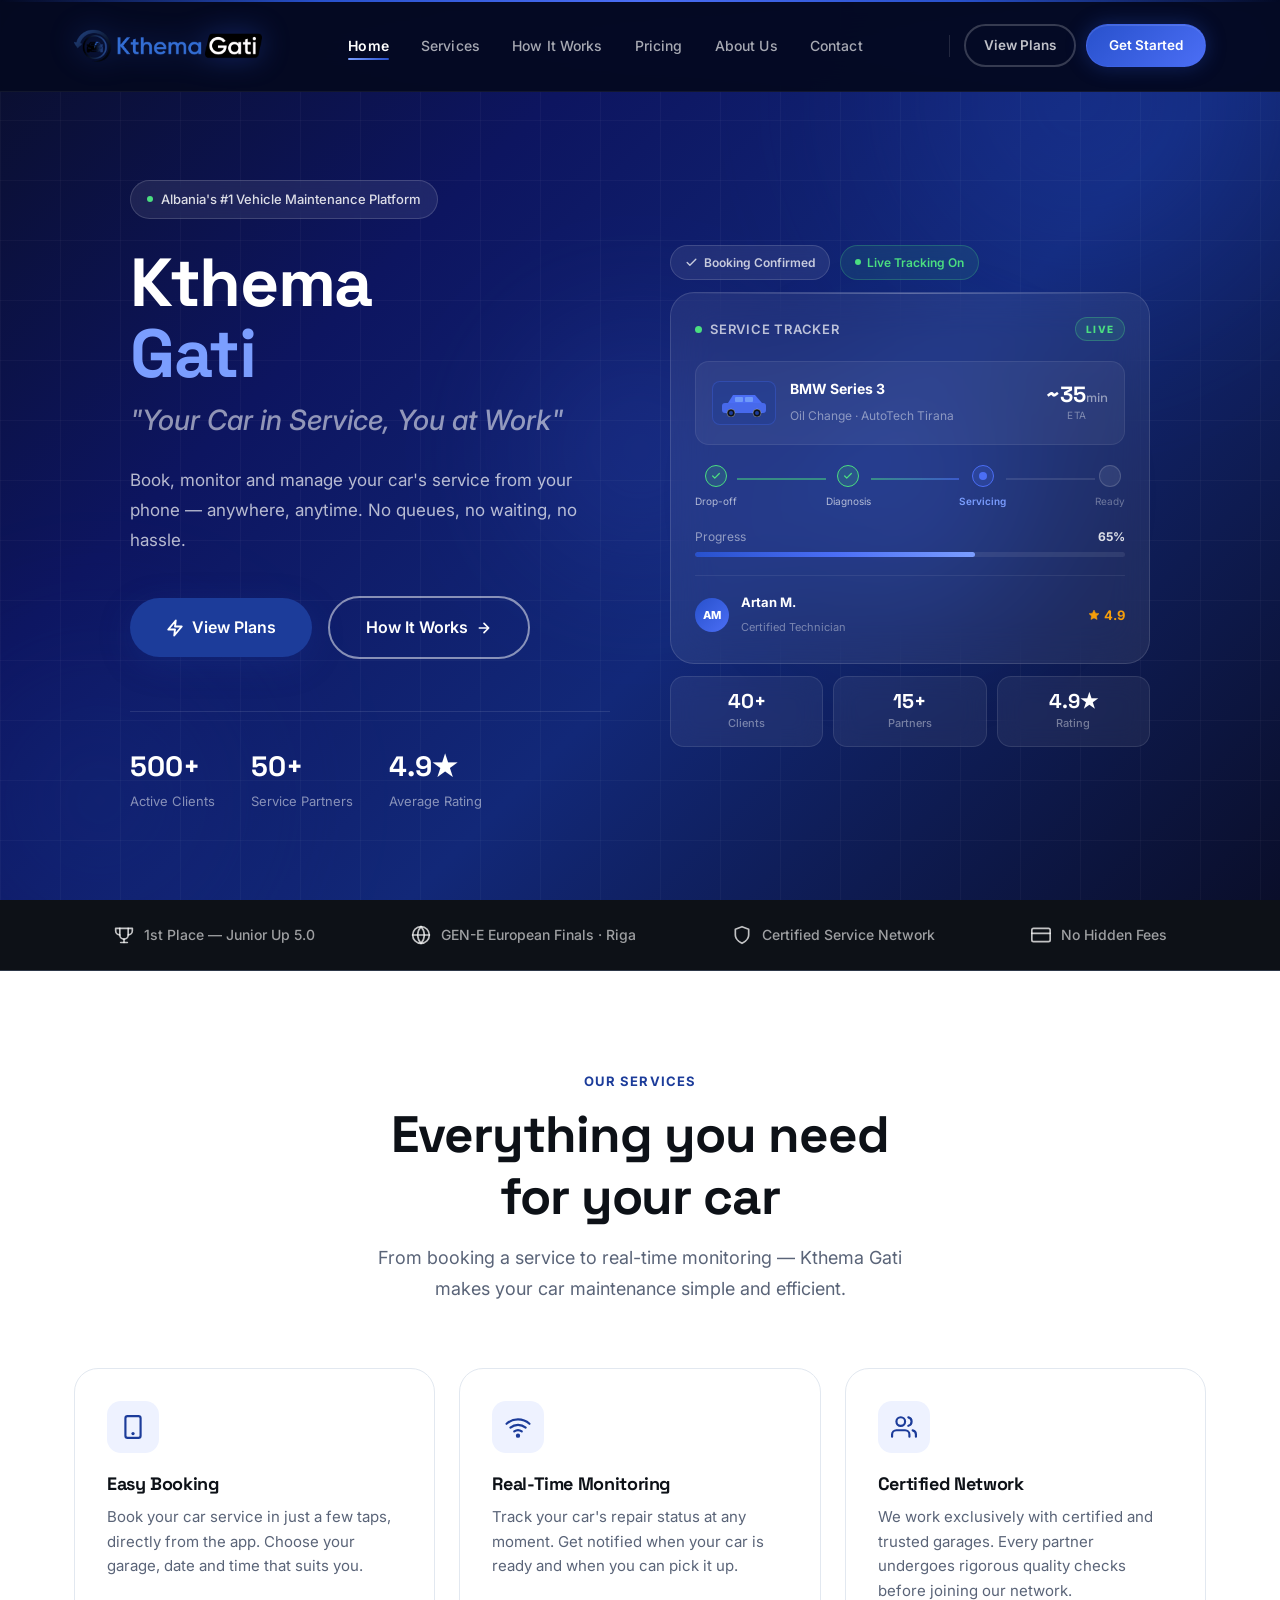
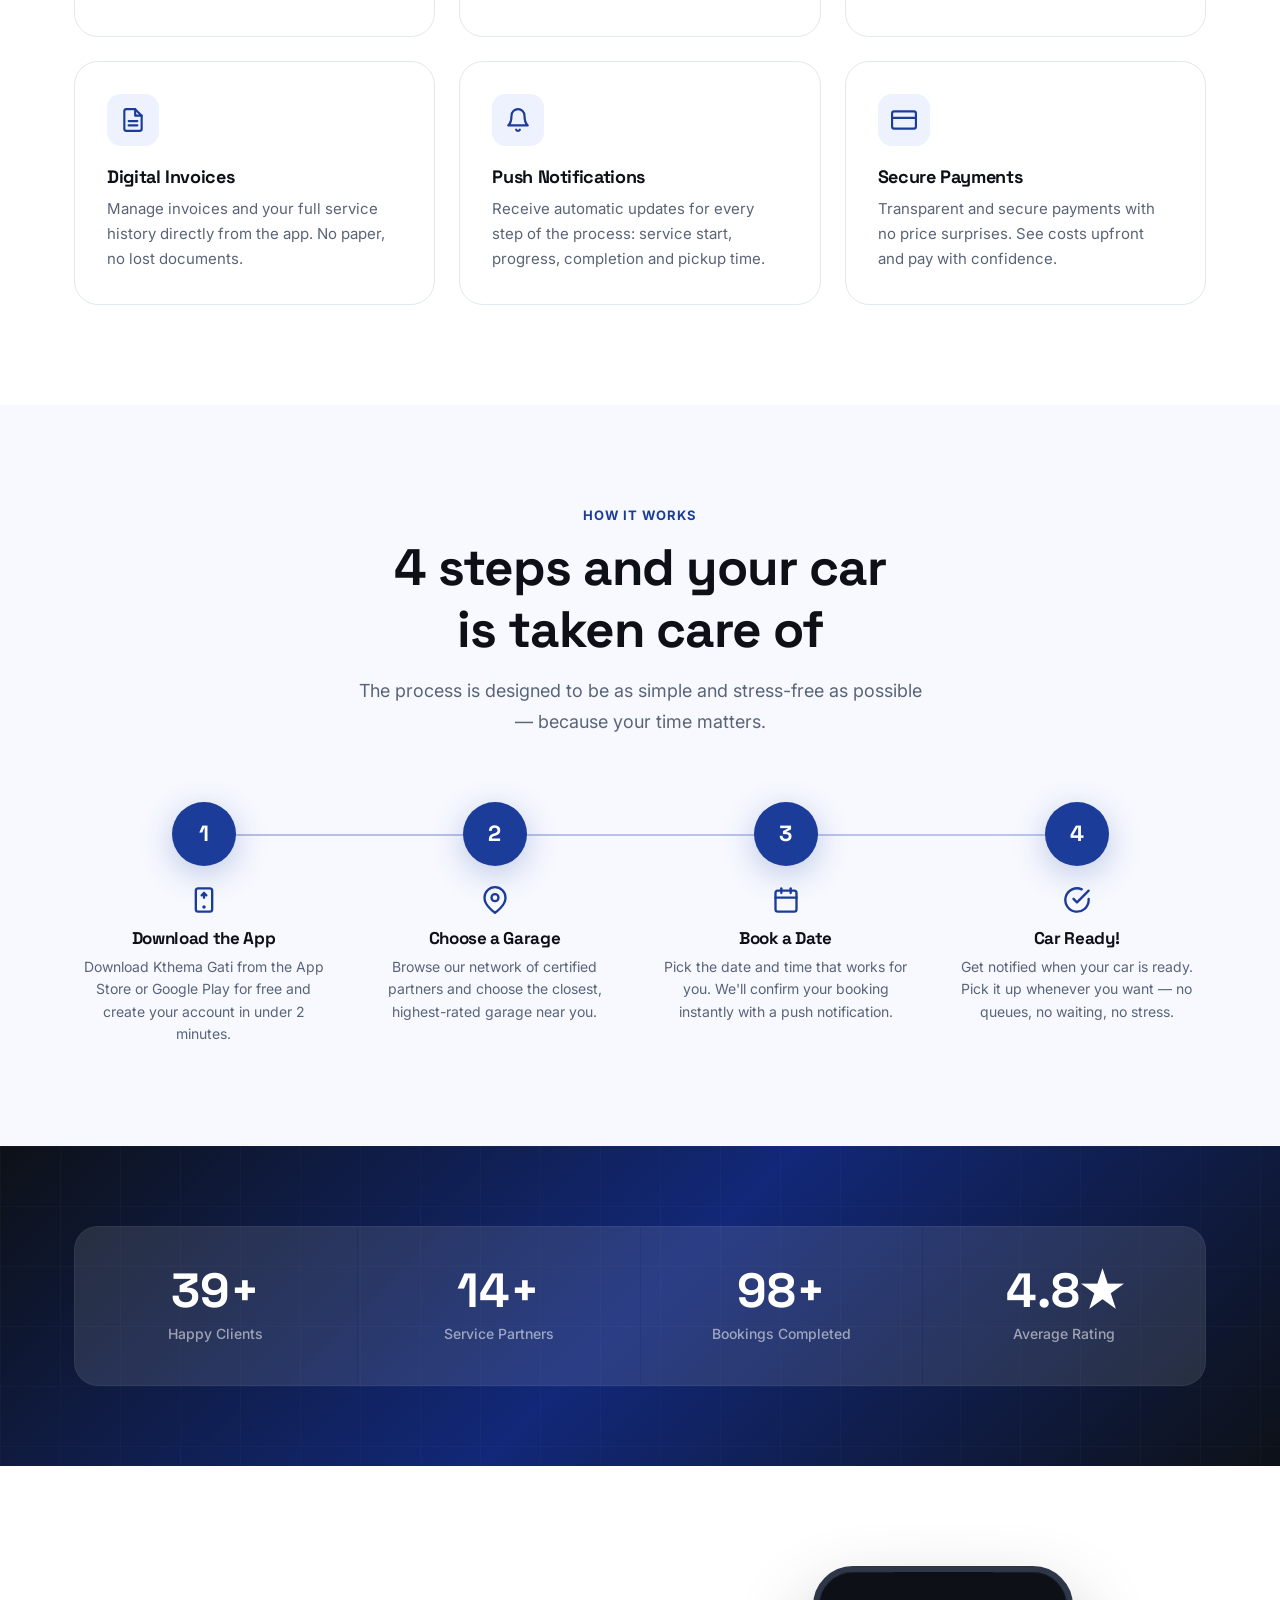
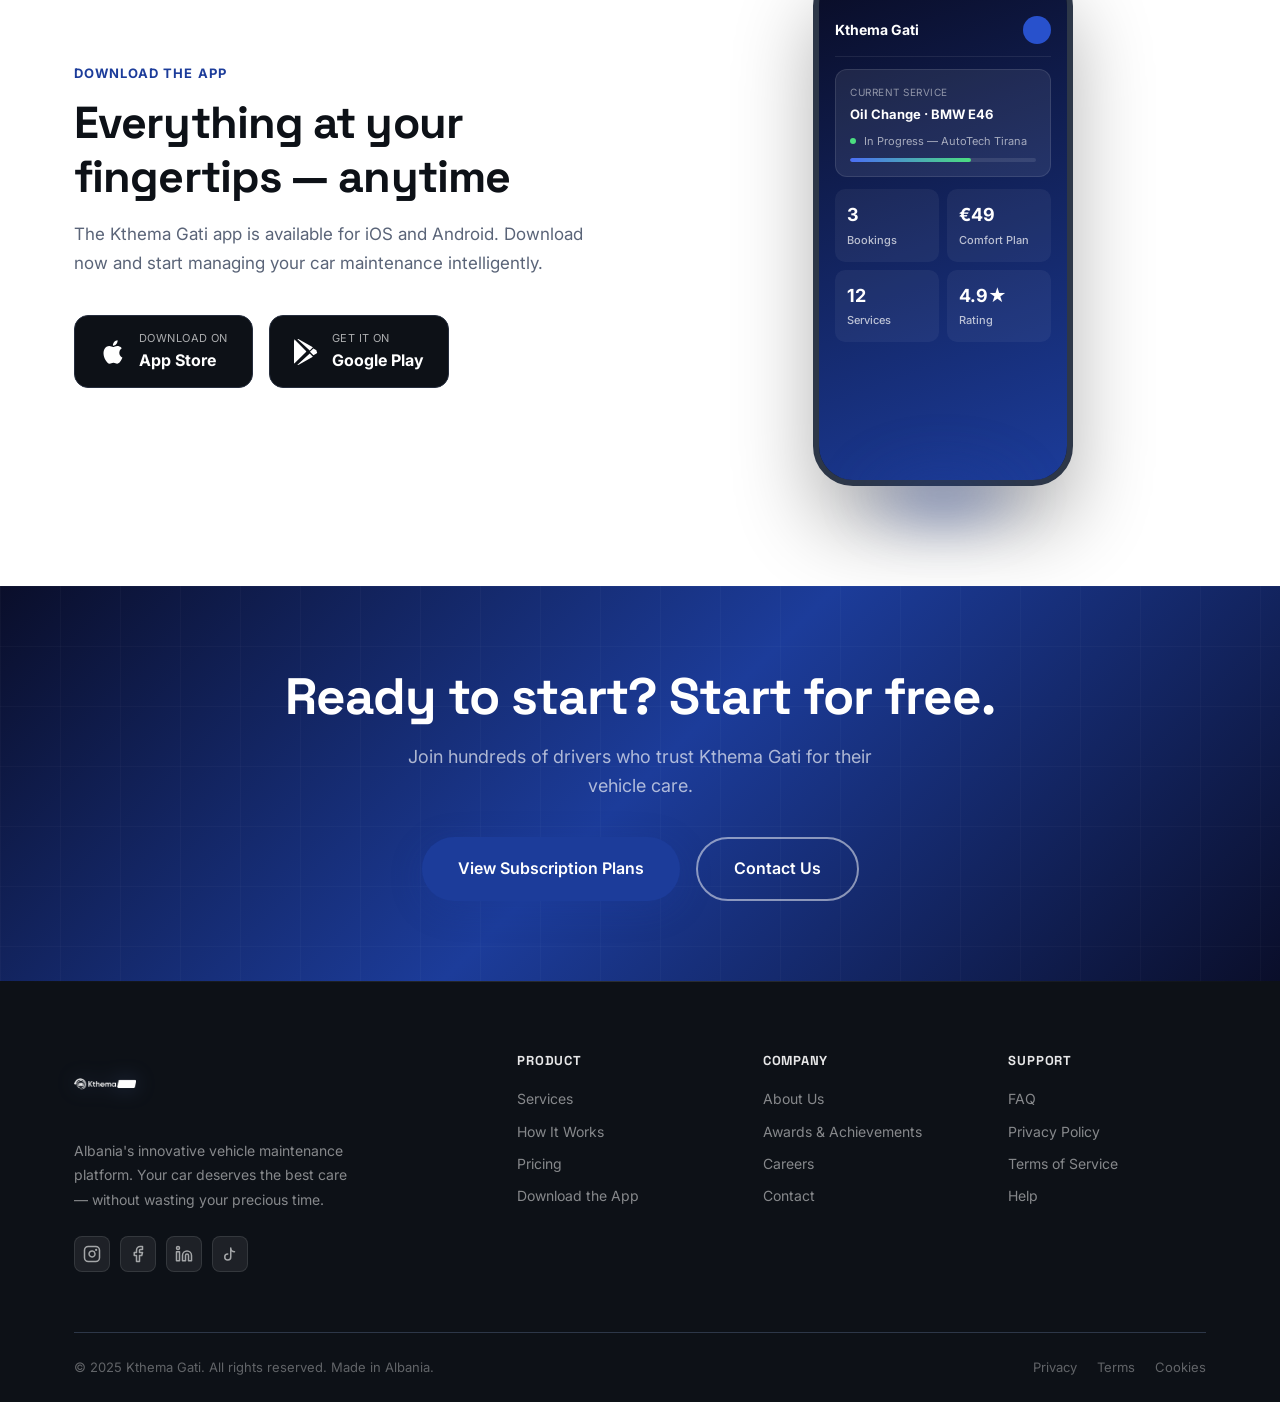
==== commit cde59bc0: "Update index.html" ====
--- a/index.html
+++ b/index.html
@@ -194,11 +194,11 @@
           <!-- Bottom row: 3 metric cards -->
           <div class="dash-metrics">
             <div class="dash-metric">
-              <div class="dash-metric-val">500+</div>
+              <div class="dash-metric-val">40+</div>
               <div class="dash-metric-lbl">Clients</div>
             </div>
             <div class="dash-metric">
-              <div class="dash-metric-val">50+</div>
+              <div class="dash-metric-val">15+</div>
               <div class="dash-metric-lbl">Partners</div>
             </div>
             <div class="dash-metric">
@@ -352,15 +352,15 @@
   <div class="container">
     <div class="stats-grid">
       <div class="stat-card fade-in delay-1">
-        <div class="stat-number" data-counter data-target="500" data-suffix="+">0+</div>
+        <div class="stat-number" data-counter data-target="40" data-suffix="+">0+</div>
         <div class="stat-label">Happy Clients</div>
       </div>
       <div class="stat-card fade-in delay-2">
-        <div class="stat-number" data-counter data-target="50" data-suffix="+">0+</div>
+        <div class="stat-number" data-counter data-target="15" data-suffix="+">0+</div>
         <div class="stat-label">Service Partners</div>
       </div>
       <div class="stat-card fade-in delay-3">
-        <div class="stat-number" data-counter data-target="1200" data-suffix="+">0+</div>
+        <div class="stat-number" data-counter data-target="100" data-suffix="+">0+</div>
         <div class="stat-label">Bookings Completed</div>
       </div>
       <div class="stat-card fade-in delay-4">
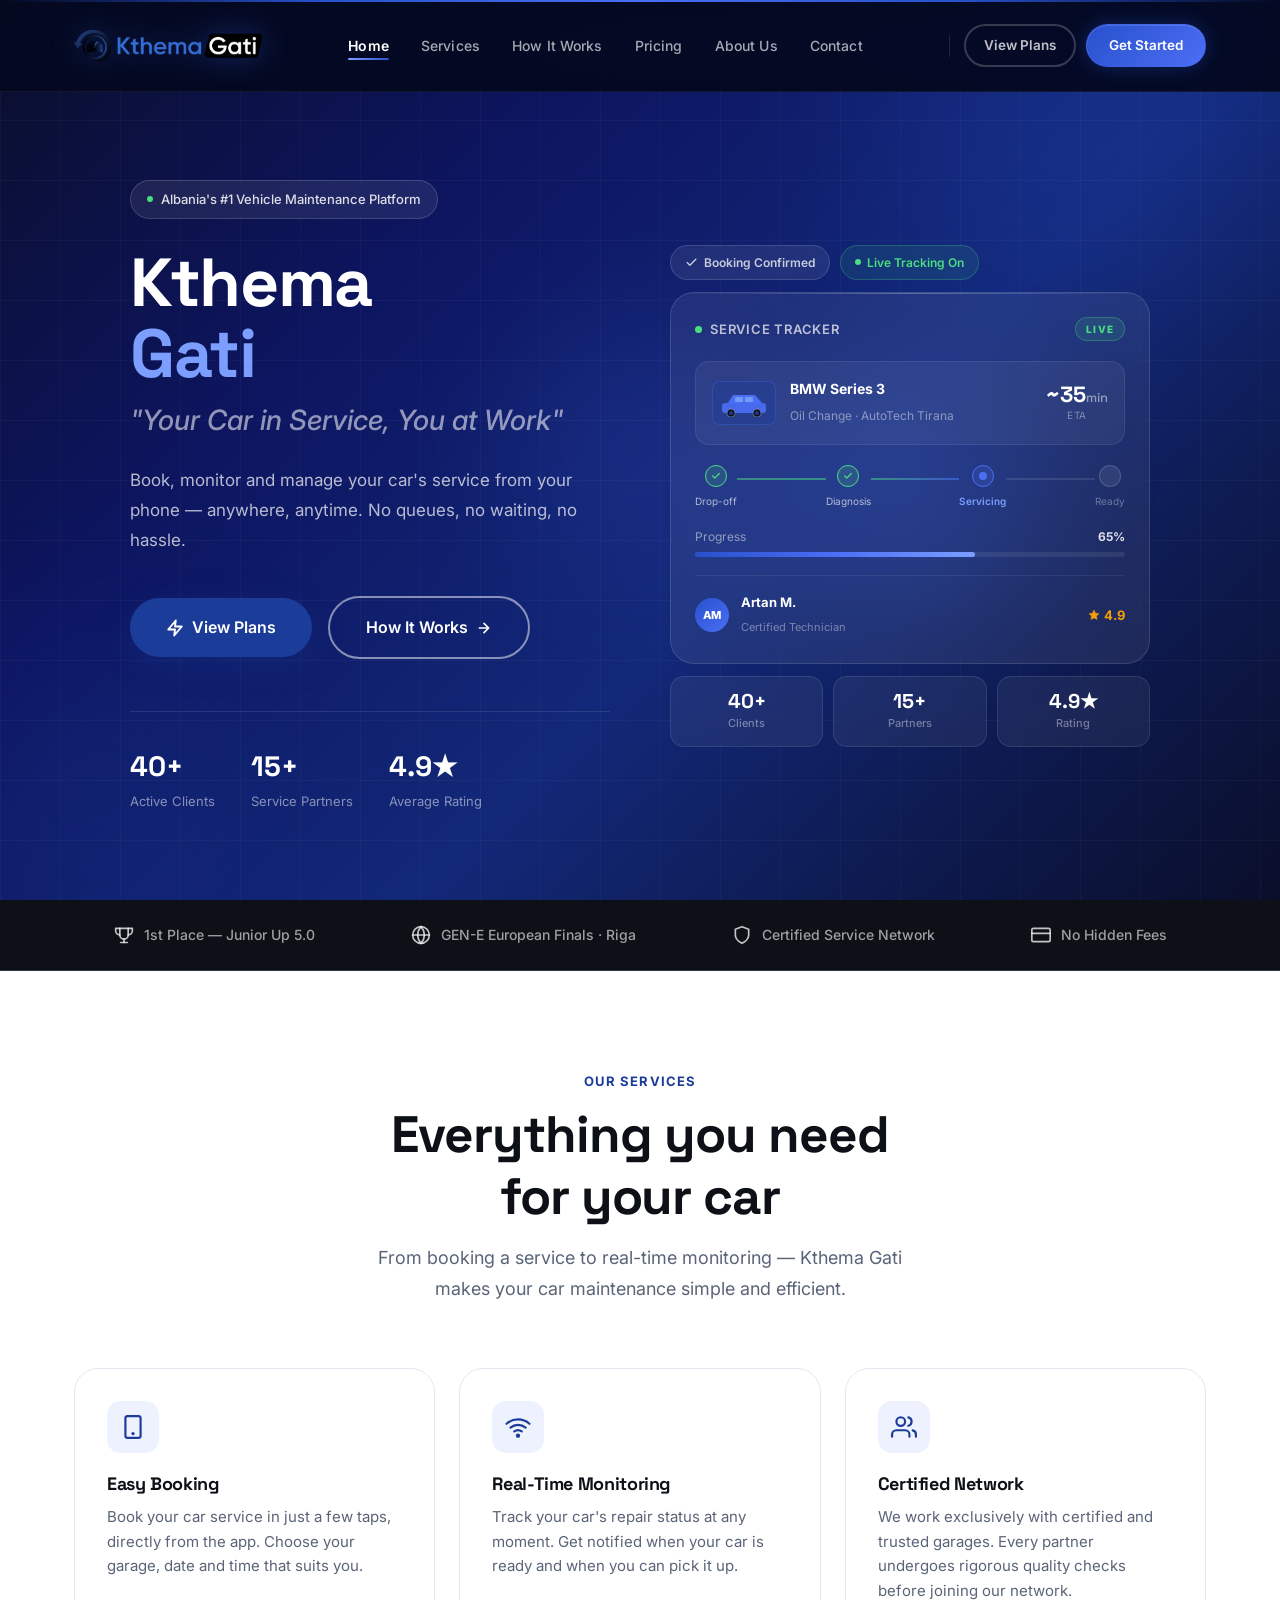
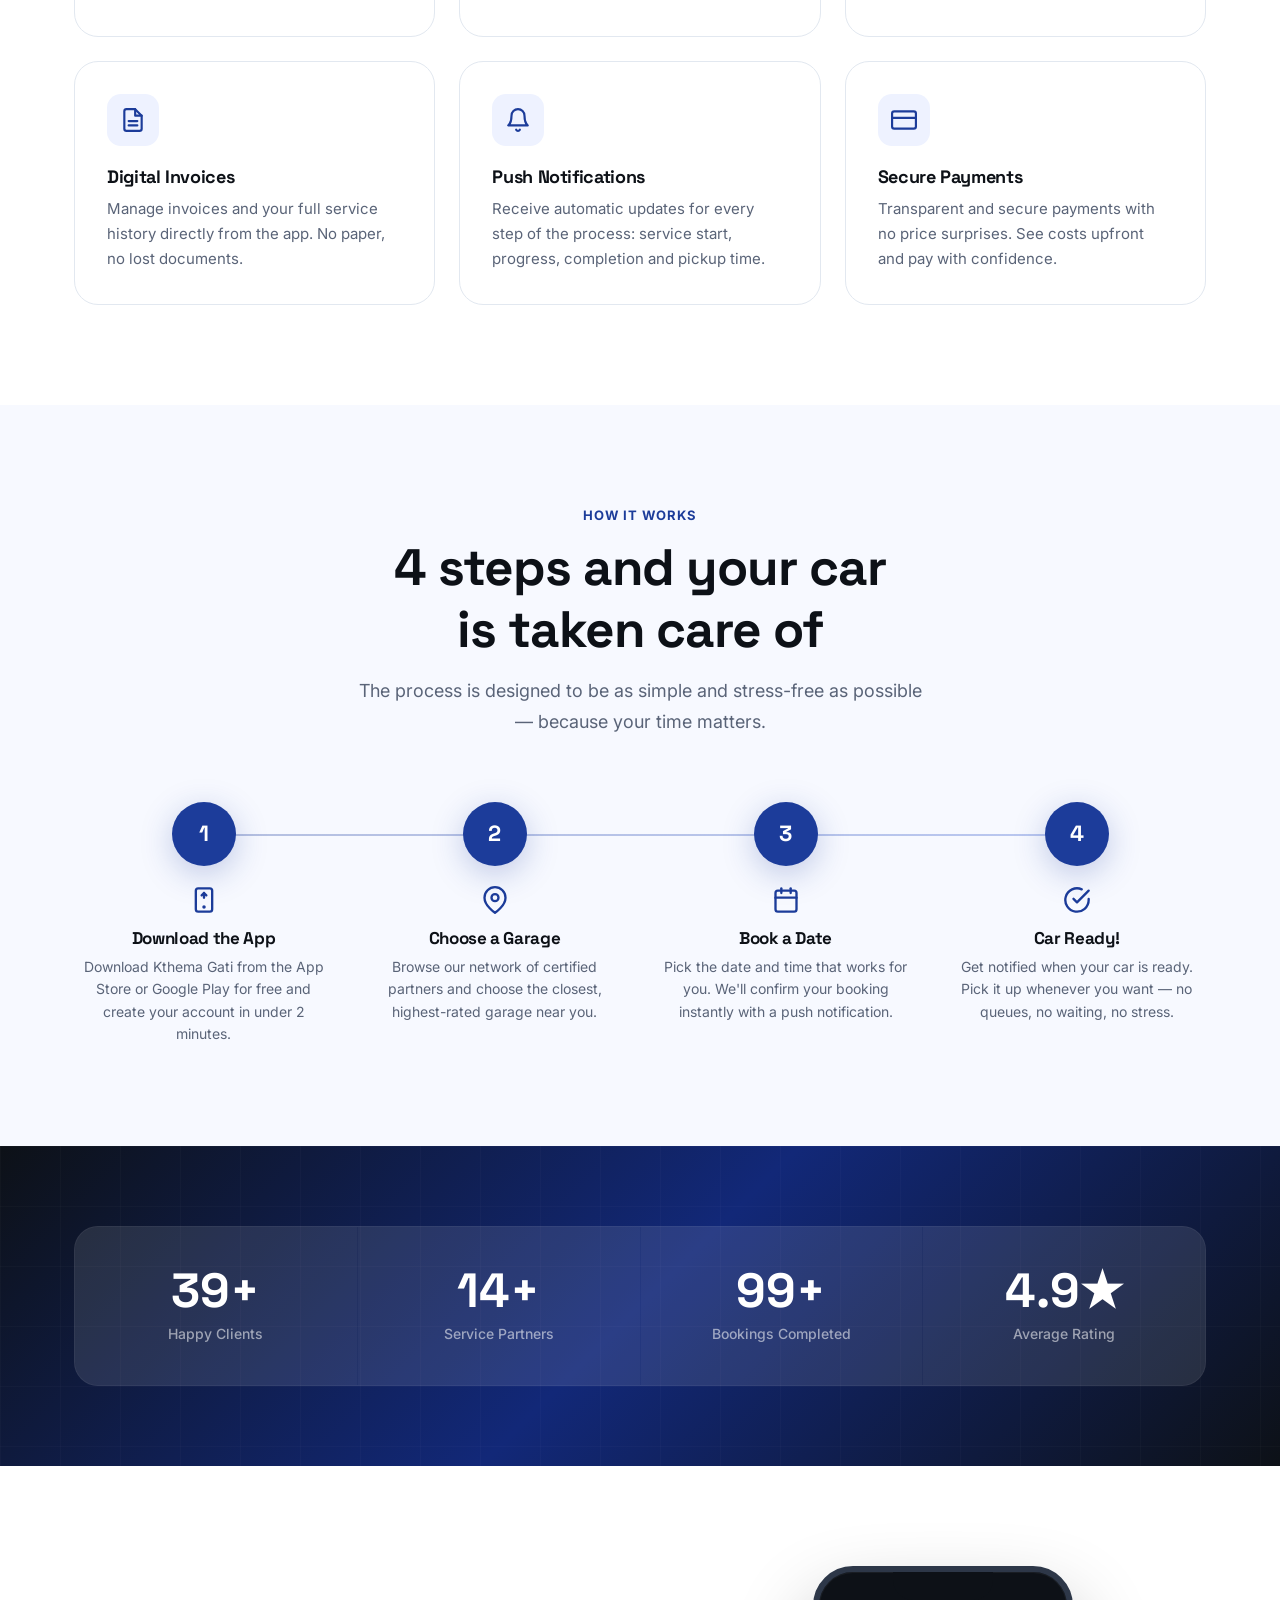
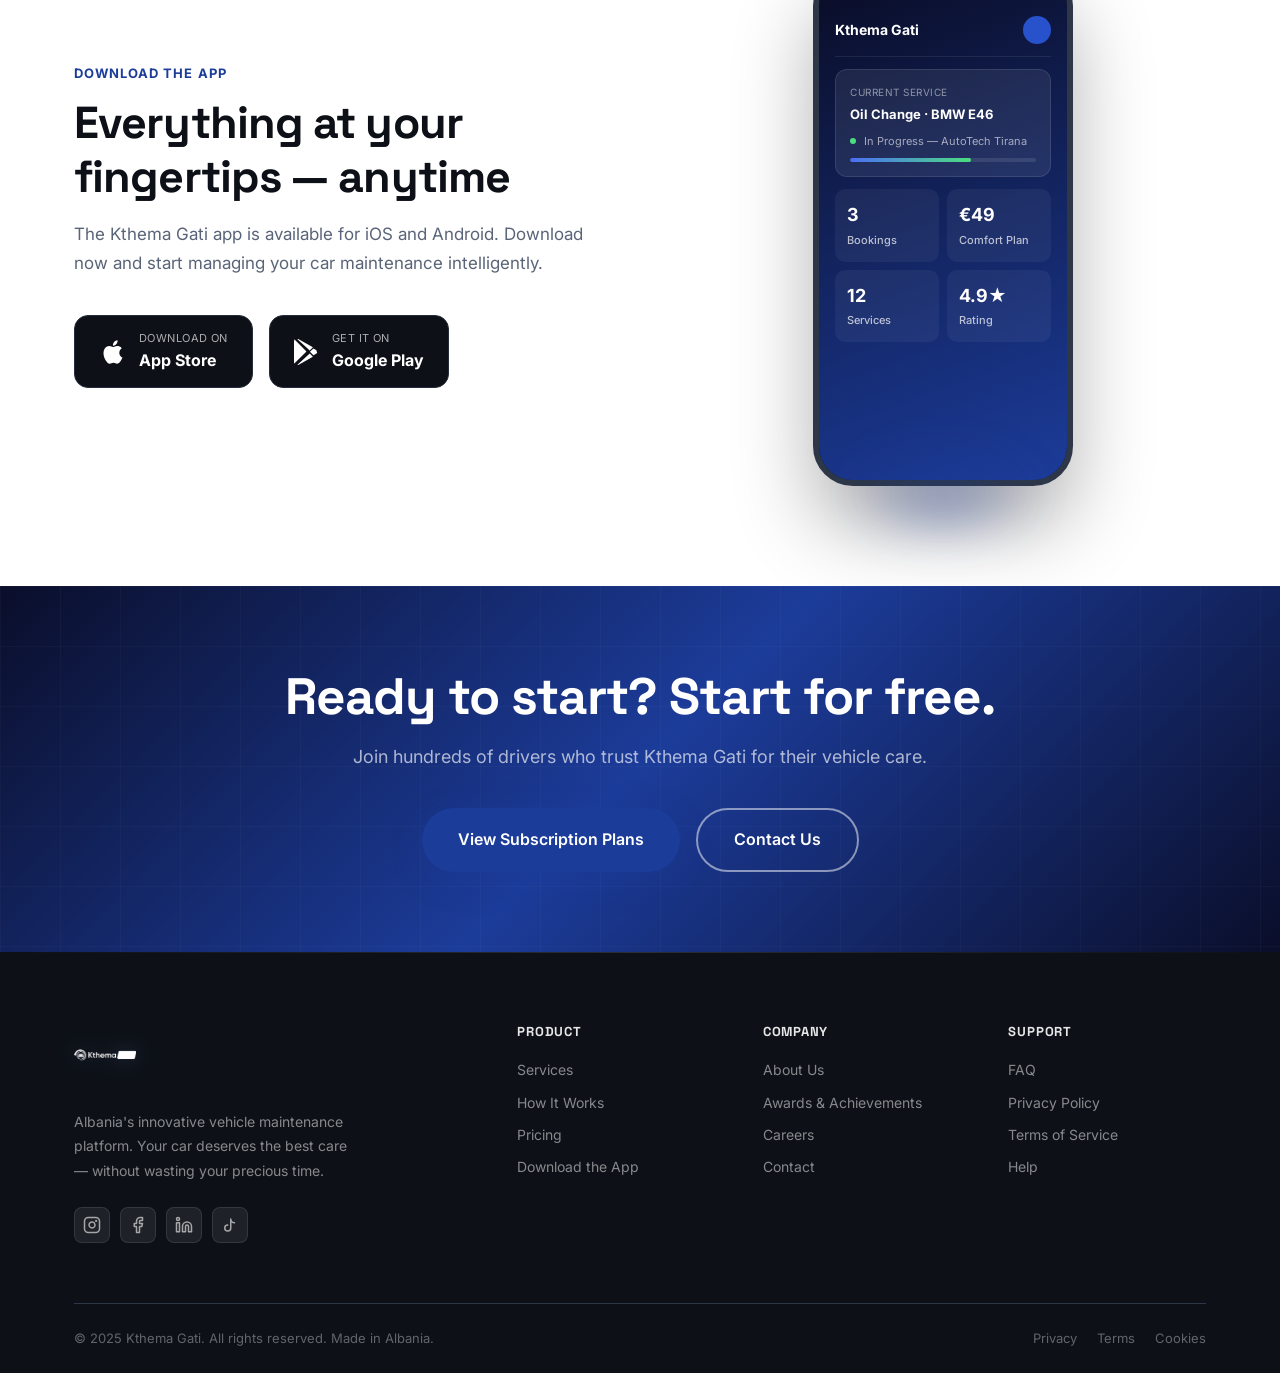
==== commit d0abd63a: "Update index.html" ====
--- a/index.html
+++ b/index.html
@@ -83,11 +83,11 @@
         </div>
         <div class="hero-stats">
           <div>
-            <div class="hero-stat-value" data-counter data-target="500" data-suffix="+">0</div>
+            <div class="hero-stat-value" data-counter data-target="40" data-suffix="+">0</div>
             <div class="hero-stat-label">Active Clients</div>
           </div>
           <div>
-            <div class="hero-stat-value" data-counter data-target="50" data-suffix="+">0</div>
+            <div class="hero-stat-value" data-counter data-target="15" data-suffix="+">0</div>
             <div class="hero-stat-label">Service Partners</div>
           </div>
           <div>
@@ -439,7 +439,7 @@
   <div style="position:absolute;inset:0;background-image:linear-gradient(rgba(255,255,255,0.025) 1px,transparent 1px),linear-gradient(90deg,rgba(255,255,255,0.025) 1px,transparent 1px);background-size:60px 60px;"></div>
   <div class="container" style="position:relative;z-index:1;text-align:center;">
     <h2 class="fade-up delay-1" style="font-size:clamp(32px,4vw,52px);font-weight:900;color:#fff;margin-bottom:16px;">Ready to start? Start for free.</h2>
-    <p class="fade-up delay-2" style="font-size:18px;color:rgba(255,255,255,0.65);max-width:500px;margin:0 auto 36px;">Join hundreds of drivers who trust Kthema Gati for their vehicle care.</p>
+    <p class="fade-up delay-2" style="font-size:18px;color:rgba(255,255,255,0.65);max-width:px;margin:0 auto 36px;">Join hundreds of drivers who trust Kthema Gati for their vehicle care.</p>
     <div class="fade-up delay-3" style="display:flex;gap:16px;justify-content:center;flex-wrap:wrap;">
       <a href="pricing.html" class="btn btn-primary btn-lg">View Subscription Plans</a>
       <a href="contact.html" class="btn btn-outline-white btn-lg">Contact Us</a>
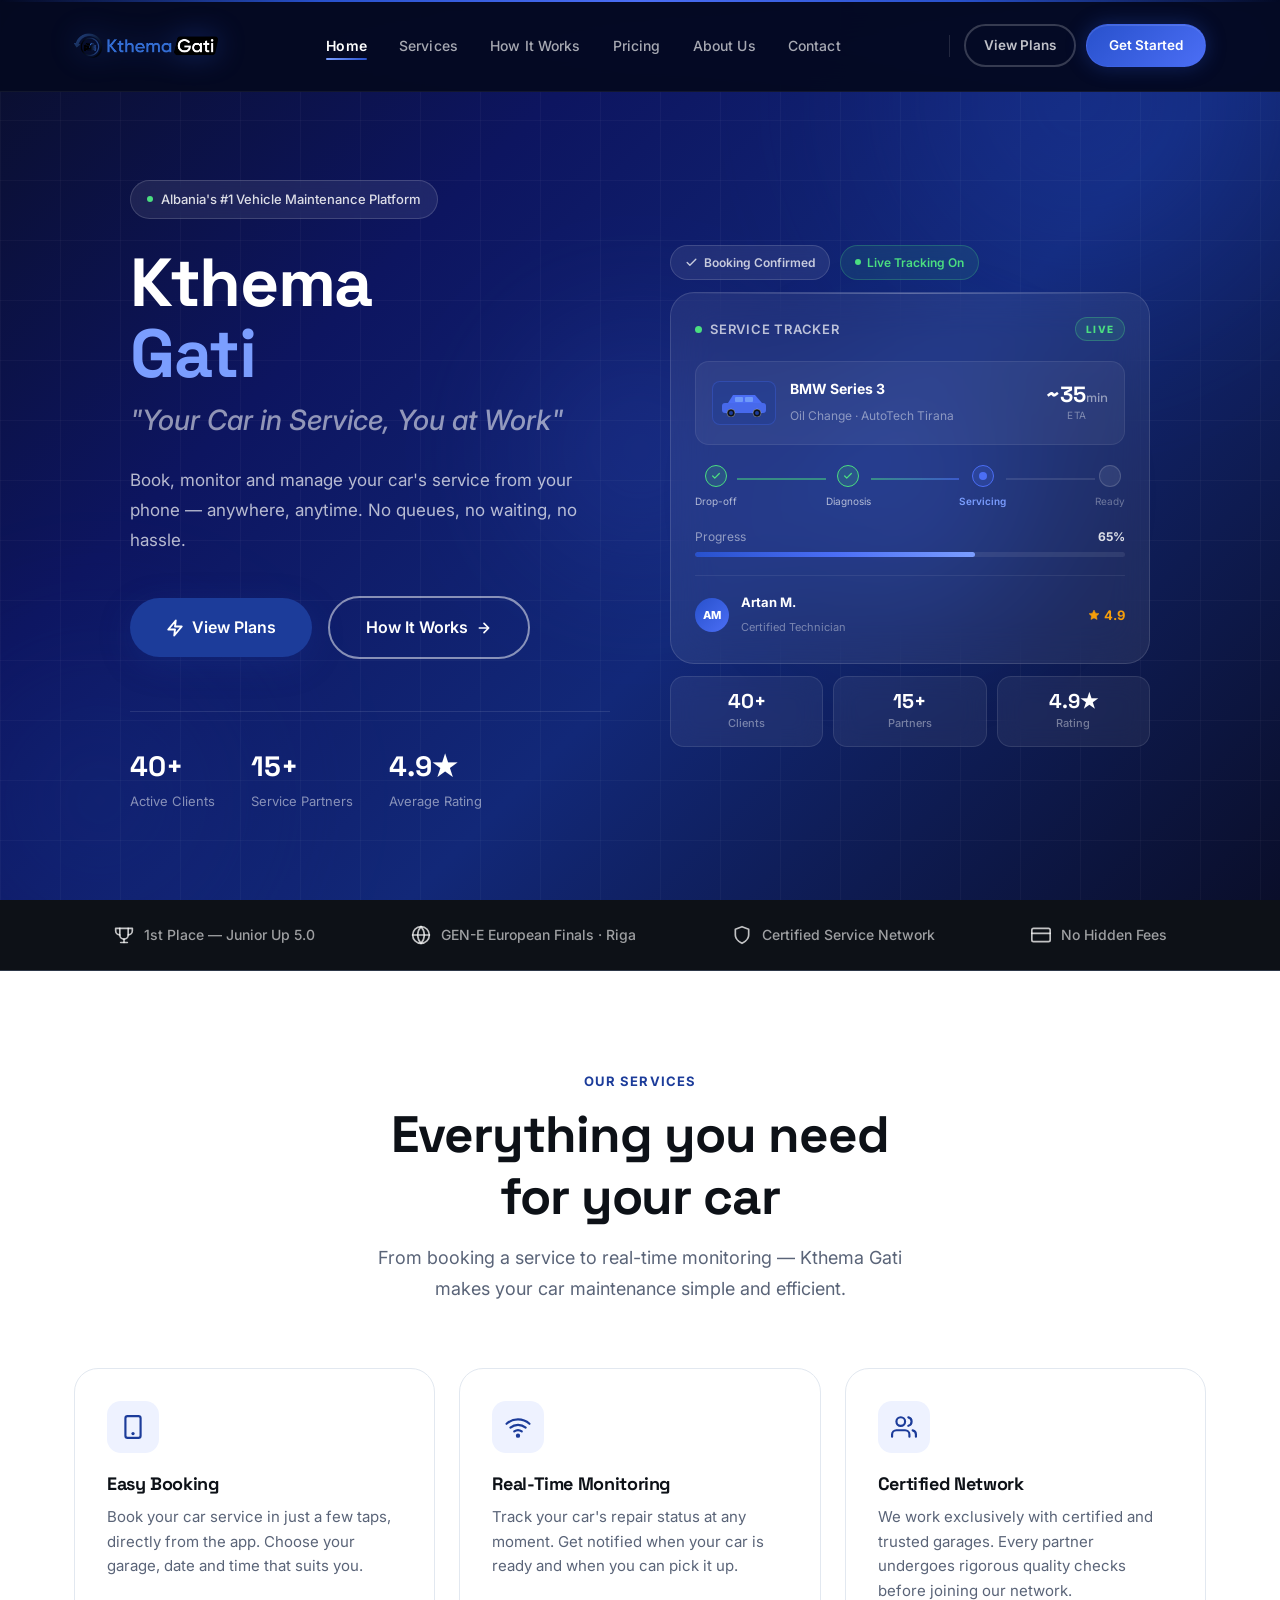
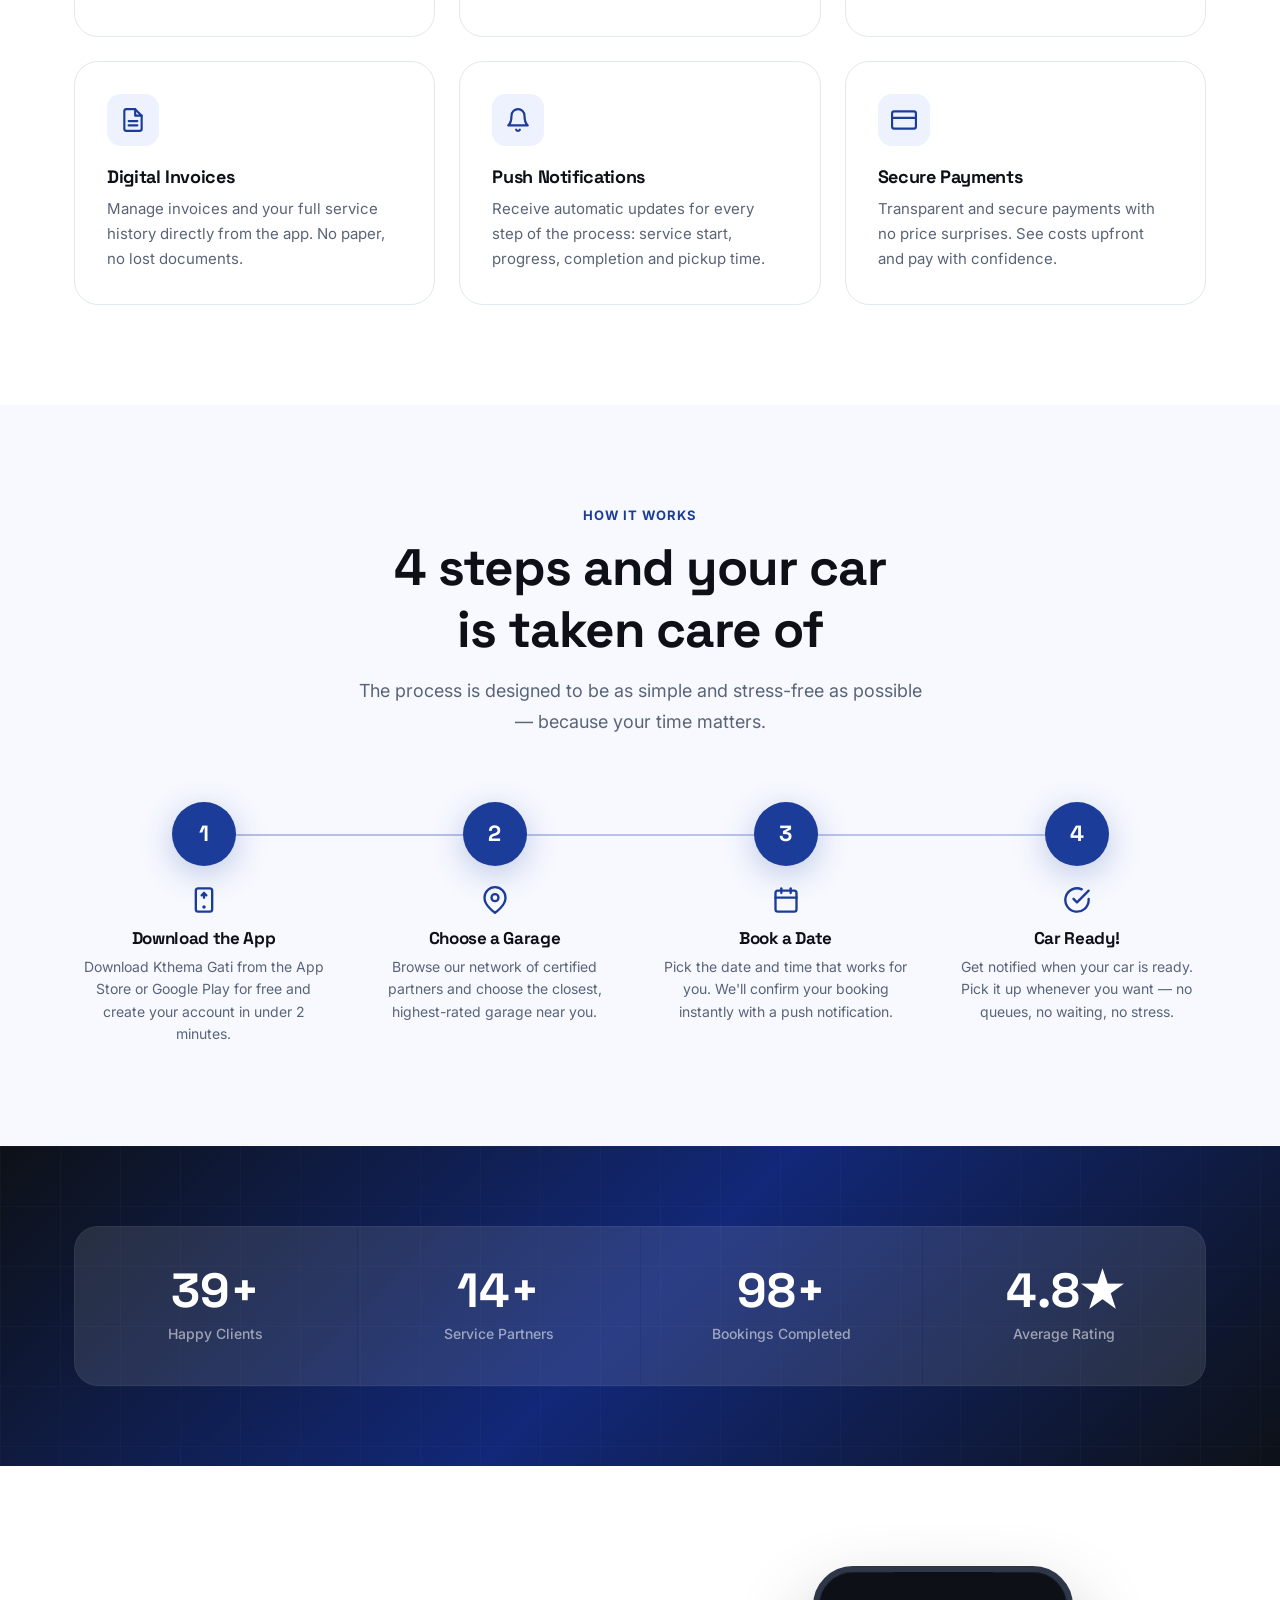
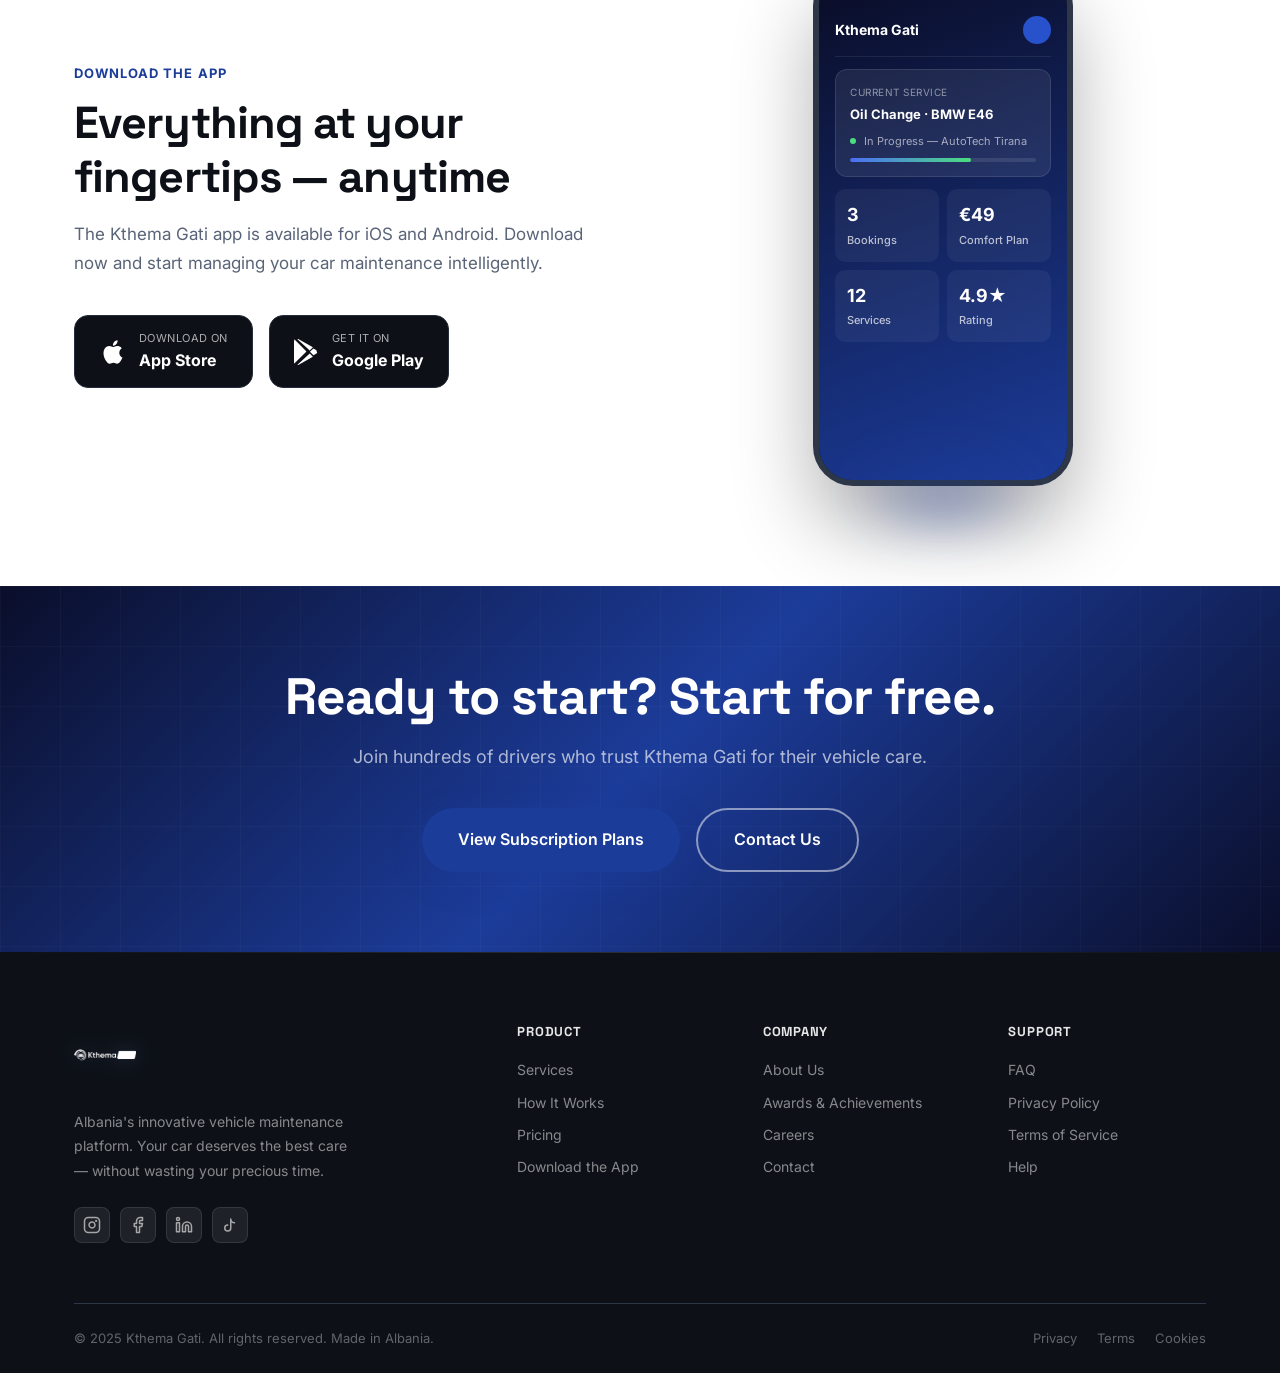
==== commit 4c9e9ca0: "Add FAQ, Privacy Policy and Terms of Service pages; fix company location Footer links to FAQ/Privacy" ====
--- a/index.html
+++ b/index.html
@@ -490,9 +490,9 @@
       <div class="footer-col">
         <h4>Support</h4>
         <div class="footer-links">
-          <a href="#">FAQ</a>
-          <a href="#">Privacy Policy</a>
-          <a href="#">Terms of Service</a>
+          <a href="faq.html">FAQ</a>
+          <a href="privacy-policy.html">Privacy Policy</a>
+          <a href="terms-of-service.html">Terms of Service</a>
           <a href="contact.html">Help</a>
         </div>
       </div>
@@ -500,9 +500,9 @@
     <div class="footer-bottom">
       <p>© 2025 Kthema Gati. All rights reserved. Made in Albania.</p>
       <div class="footer-bottom-links">
-        <a href="#">Privacy</a>
-        <a href="#">Terms</a>
-        <a href="#">Cookies</a>
+        <a href="privacy-policy.html">Privacy</a>
+        <a href="terms-of-service.html">Terms</a>
+        <a href="privacy-policy.html#cookies">Cookies</a>
       </div>
     </div>
   </div>
--- a/css/styles.css
+++ b/css/styles.css
@@ -264,7 +264,7 @@
 .nav-logo:hover { opacity: 0.88; transform: scale(0.98); }
 
 .nav-logo img {
-  height: 188px;
+  height: 144px;
   width: auto;
   object-fit: contain;
   display: block;
@@ -2156,6 +2156,124 @@
 .breadcrumb span { color: rgba(255,255,255,0.3); }
 
 /* ============================================================
+   LEGAL PAGES (FAQ, Privacy Policy, Terms of Service)
+   ============================================================ */
+.legal-section { background: var(--white); padding: var(--section-v) 0; }
+
+.legal-updated {
+  display: inline-flex;
+  align-items: center;
+  gap: 6px;
+  padding: 6px 14px;
+  background: var(--blue-tint);
+  color: var(--primary);
+  font-size: 13px;
+  font-weight: 600;
+  border-radius: var(--r-full);
+  margin-bottom: 32px;
+}
+
+.legal-content { max-width: 800px; margin: 0 auto; }
+
+.legal-content h2 {
+  font-size: clamp(22px, 2.6vw, 28px);
+  font-weight: 800;
+  color: var(--dark);
+  margin: 48px 0 16px;
+}
+
+.legal-content h2:first-child { margin-top: 0; }
+
+.legal-content h3 {
+  font-size: 17px;
+  font-weight: 700;
+  color: var(--dark);
+  margin: 24px 0 10px;
+}
+
+.legal-content p {
+  font-size: 15.5px;
+  color: var(--text-muted);
+  line-height: 1.8;
+  margin-bottom: 14px;
+}
+
+.legal-content ul {
+  list-style: disc;
+  padding-left: 22px;
+  margin: 0 0 16px;
+}
+
+.legal-content li {
+  font-size: 15.5px;
+  color: var(--text-muted);
+  line-height: 1.8;
+  margin-bottom: 8px;
+}
+
+.legal-content a { color: var(--primary); font-weight: 600; }
+.legal-content a:hover { text-decoration: underline; }
+
+.legal-content strong { color: var(--dark); }
+
+.legal-note {
+  background: var(--blue-tint);
+  border: 1px solid rgba(28,60,154,0.15);
+  border-radius: var(--r);
+  padding: 16px 20px;
+  font-size: 14px;
+  color: var(--primary-dark);
+  line-height: 1.7;
+  margin: 0 0 20px;
+}
+
+/* ---- FAQ accordion ---- */
+.faq-category { margin-bottom: 44px; }
+.faq-category:last-child { margin-bottom: 0; }
+
+.faq-category-title {
+  font-size: 13px;
+  font-weight: 700;
+  text-transform: uppercase;
+  letter-spacing: 0.06em;
+  color: var(--primary);
+  margin-bottom: 16px;
+}
+
+.faq-list { display: flex; flex-direction: column; gap: 14px; }
+
+.faq-item {
+  background: var(--off-white);
+  border: 1px solid var(--border);
+  border-radius: var(--r);
+  padding: 22px 24px;
+  cursor: pointer;
+}
+
+.faq-item summary {
+  font-size: 15.5px;
+  font-weight: 600;
+  color: var(--dark);
+  list-style: none;
+  display: flex;
+  justify-content: space-between;
+  align-items: center;
+  gap: 12px;
+}
+
+.faq-item summary::-webkit-details-marker { display: none; }
+
+.faq-item summary svg { flex-shrink: 0; transition: transform var(--t) var(--ease); color: var(--primary); }
+.faq-item[open] summary svg { transform: rotate(45deg); }
+
+.faq-item p {
+  margin-top: 14px;
+  font-size: 14.5px;
+  color: var(--text-muted);
+  line-height: 1.75;
+}
+
+/* ============================================================
    FOOTER
    ============================================================ */
 .footer {
@@ -2340,8 +2458,13 @@
 @media (max-width: 768px) {
   :root { --section-v: 56px; }
 
-  .nav-links, .nav-cta .btn:first-child { display: none; }
+  .nav-links,
+  .nav-divider,
+  .nav-cta .btn-outline-white,
+  .nav-cta .btn-primary { display: none; }
   .hamburger { display: flex; }
+
+  .nav-logo img { height: 120px; }
 
   .hero-title { font-size: 38px; }
   .features-grid { grid-template-columns: 1fr; }
